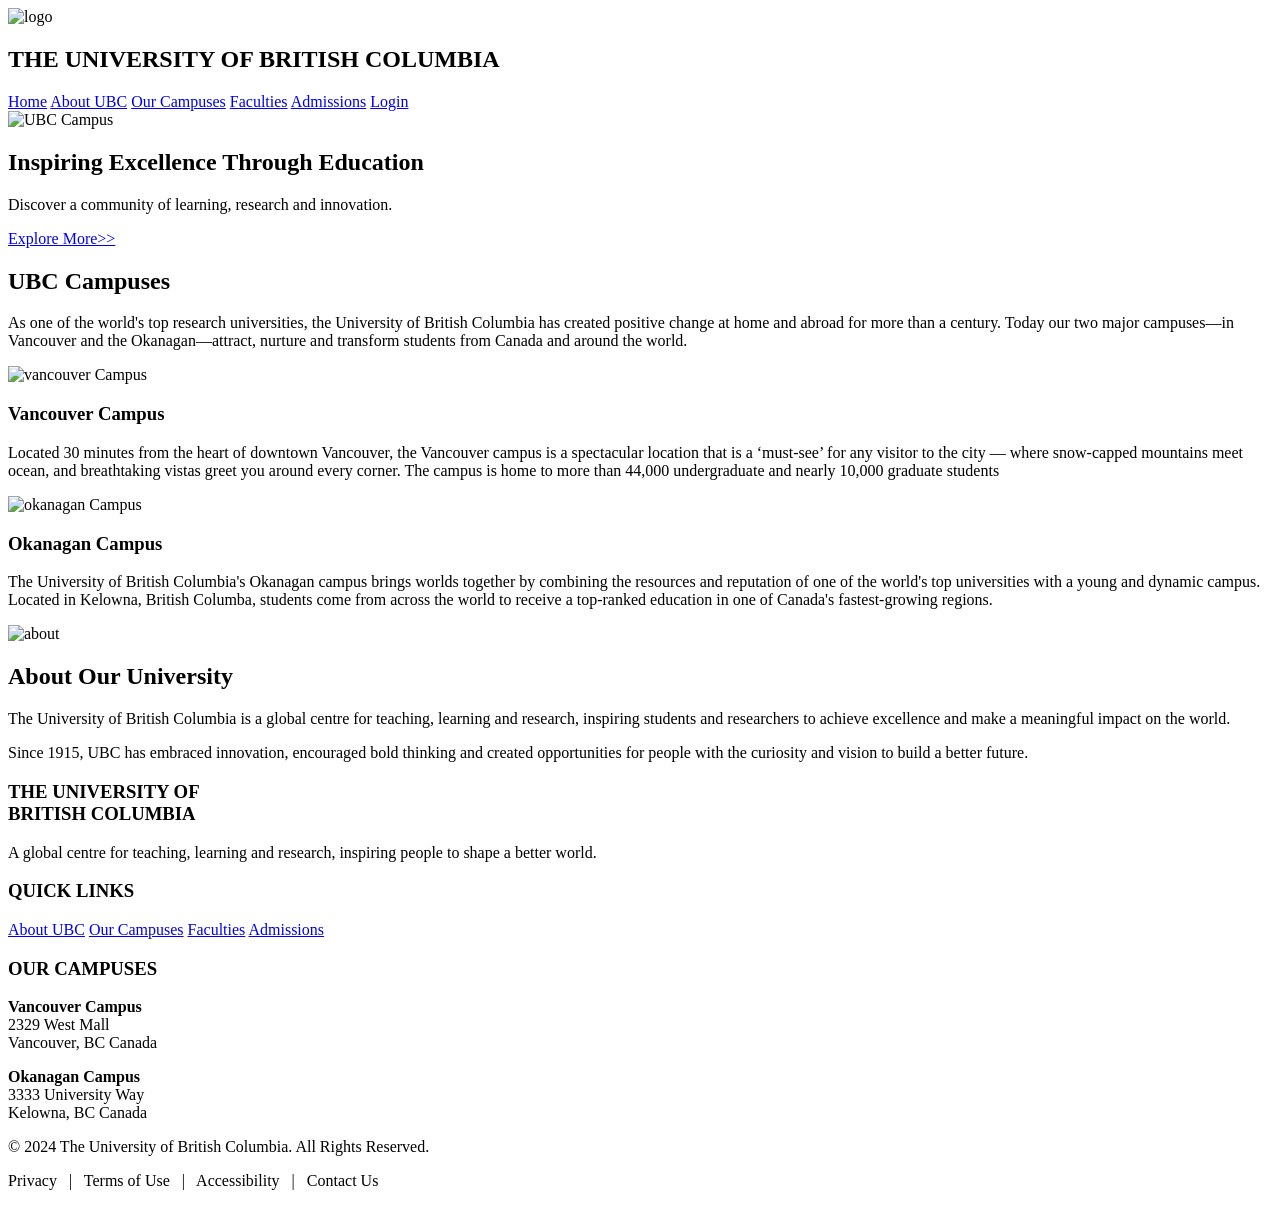
==== index.html @ 61e97d47 "Initial project upload" ====
<!DOCTYPE html><html>
<head>
<title>University Management System</title>
<link rel="stylesheet" href="css/style.css">
</head>
<body>
<header>
<nav>
<img src="images/logo/logo.png" alt="logo">
<h2>THE UNIVERSITY OF BRITISH COLUMBIA</h2>
<div>
<a href="index.html">Home</a>
<a href="about.html">About UBC</a>
<a href="campuses.html">Our Campuses</a>
<a href="faculties.html">Faculties</a>
<a href="admissions.html">Admissions</a>
<a href="login.html" class="login">Login</a>
</div>
</nav>
</header>
<main>
<section class="hero">
    <img src="images/campus/campus.jpg" alt="UBC Campus">
    <div class="hero-text">
        <h1>Inspiring Excellence Through Education</h1>
        <p>Discover a community of learning, research and innovation.</p>
        <a href="#about" class="explore-button">Explore More>> </a>
    </div>
</section>
<section id="campuses">
    <h2>UBC Campuses</h2>
    <p class="campus-intro">As one of the world's top research universities, the University of British Columbia has created positive change at home and abroad for more than a century. Today our two major campuses—in Vancouver and the Okanagan—attract, nurture and transform students from Canada and around the world.</p>
    <div class="campus-container">
        <div class="campus-card">
            <img src="images/vancouver/vancouver.png" alt="vancouver Campus">
            <h3>Vancouver Campus</h3>
            <p>Located 30 minutes from the heart of downtown Vancouver, the Vancouver campus is a spectacular location that is a ‘must-see’ for any visitor to the city — where snow-capped mountains meet ocean, and breathtaking vistas greet you around every corner. The campus is home to more than 44,000 undergraduate and nearly 10,000 graduate students</p>
        </div>
        <div class="campus-card">
            <img src="images/okanagan/okanagan.png" alt="okanagan Campus">
            <h3>Okanagan Campus</h3>
            <p>The University of British Columbia's Okanagan campus brings worlds together by combining the resources and reputation of one of the world's top universities with a young and dynamic campus. Located in Kelowna, British Columba, students come from across the world to receive a top-ranked education in one of Canada's fastest-growing regions.</p>
        </div>
    </div>
</section>
<section id="about">
    <div class="about-image">
        <img src="images/about/about.png" alt="about">
    </div>
    <div class="about-text">
        <h2>About Our University</h2>
        <p>The University of British Columbia is a global centre for teaching, learning and research, inspiring students and researchers to achieve excellence and make a meaningful impact on the world.</p>
        <p>Since 1915, UBC has embraced innovation, encouraged bold thinking and created opportunities for people with the curiosity and vision to build a better future.</p>
    </div>
</section>
</main>
<footer>
    <div class="footer-content">
    <div class="footer-about">
        <h3>THE UNIVERSITY OF<br>BRITISH COLUMBIA</h3>
        <p>
            A global centre for teaching, learning and research,
            inspiring people to shape a better world.
        </p>
    </div>
    <div class="footer-links">
        <h3>QUICK LINKS</h3>
        <a href="about.html">About UBC</a>
        <a href="campuses.html">Our Campuses</a>
        <a href="faculties.html">Faculties</a>
        <a href="admissions.html">Admissions</a>
    </div>
    <div class="footer-campus">
        <h3>OUR CAMPUSES</h3>
        <p><strong>Vancouver Campus</strong><br>
        2329 West Mall<br>
        Vancouver, BC Canada</p>
        <p><strong>Okanagan Campus</strong><br>
        3333 University Way<br>
        Kelowna, BC Canada</p>
    </div>
</div>
<div class="footer-bottom">
    <p>©️ 2024 The University of British Columbia. All Rights Reserved.</p>
    <p>Privacy &nbsp; | &nbsp; Terms of Use &nbsp; | &nbsp; Accessibility &nbsp; | &nbsp; Contact Us</p>
</div>
</footer>
</body>
</html>
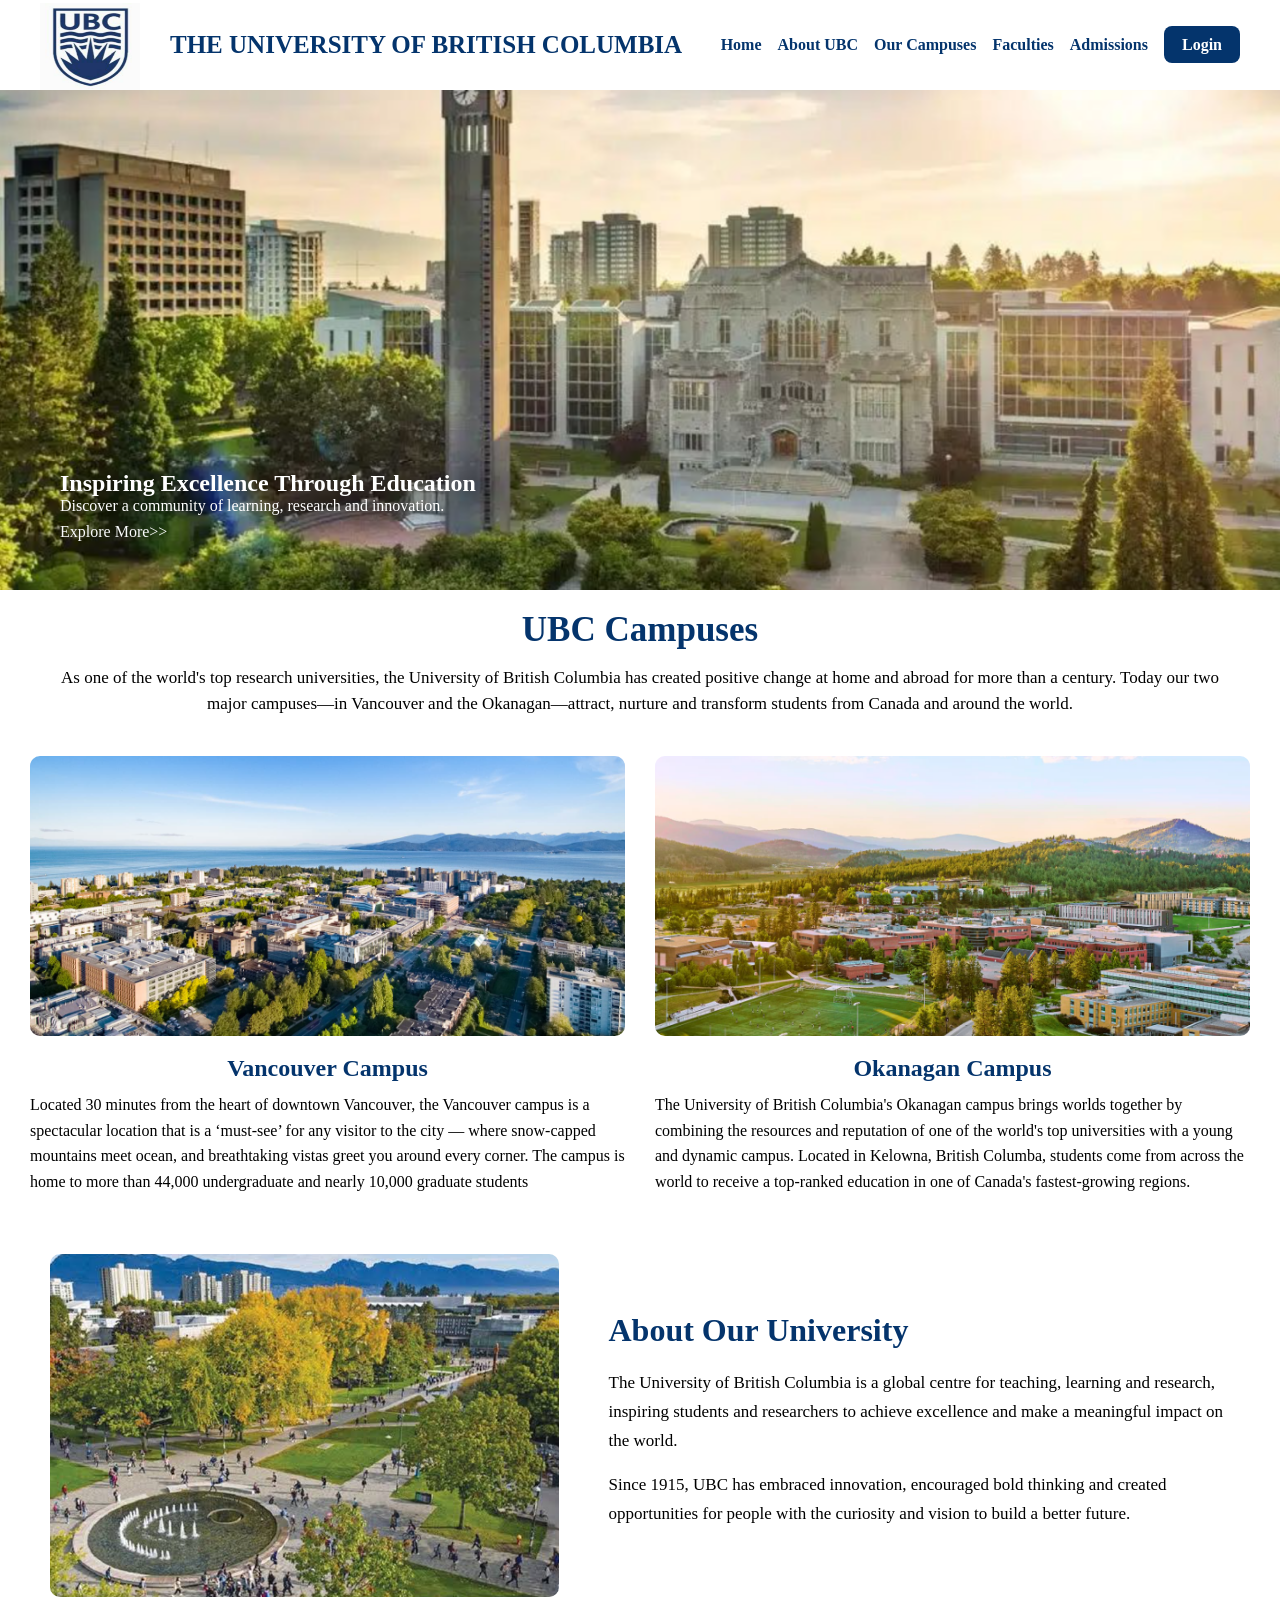
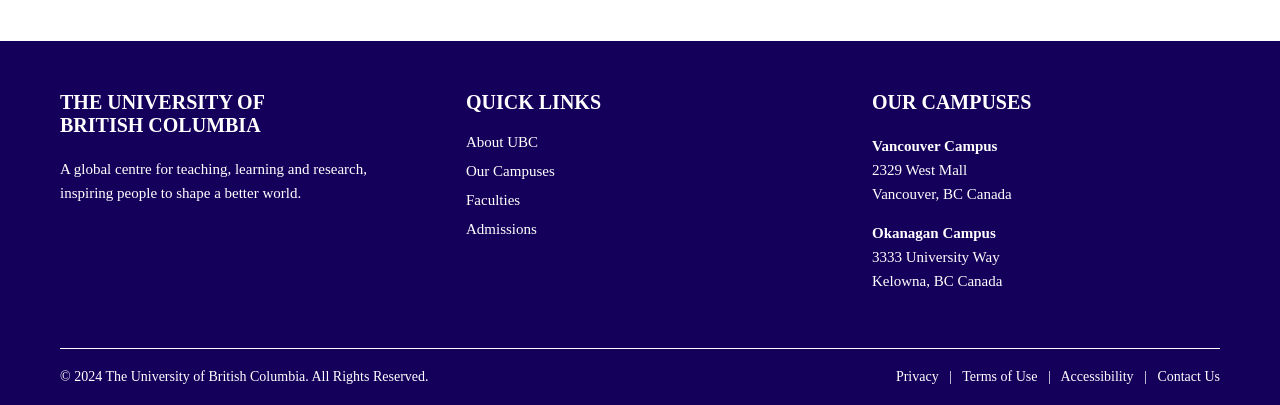
==== commit d562ee5b: "Initial commit" ====
--- a/index.html
+++ b/index.html
@@ -1,91 +1,91 @@
-<!DOCTYPE html><html>
-<head>
-<title>University Management System</title>
-<link rel="stylesheet" href="css/style.css">
-</head>
-<body>
-<header>
-<nav>
-<img src="images/logo/logo.png" alt="logo">
-<h2>THE UNIVERSITY OF BRITISH COLUMBIA</h2>
-<div>
-<a href="index.html">Home</a>
-<a href="about.html">About UBC</a>
-<a href="campuses.html">Our Campuses</a>
-<a href="faculties.html">Faculties</a>
-<a href="admissions.html">Admissions</a>
-<a href="login.html" class="login">Login</a>
-</div>
-</nav>
-</header>
-<main>
-<section class="hero">
-    <img src="images/campus/campus.jpg" alt="UBC Campus">
-    <div class="hero-text">
-        <h1>Inspiring Excellence Through Education</h1>
-        <p>Discover a community of learning, research and innovation.</p>
-        <a href="#about" class="explore-button">Explore More>> </a>
-    </div>
-</section>
-<section id="campuses">
-    <h2>UBC Campuses</h2>
-    <p class="campus-intro">As one of the world's top research universities, the University of British Columbia has created positive change at home and abroad for more than a century. Today our two major campuses—in Vancouver and the Okanagan—attract, nurture and transform students from Canada and around the world.</p>
-    <div class="campus-container">
-        <div class="campus-card">
-            <img src="images/vancouver/vancouver.png" alt="vancouver Campus">
-            <h3>Vancouver Campus</h3>
-            <p>Located 30 minutes from the heart of downtown Vancouver, the Vancouver campus is a spectacular location that is a ‘must-see’ for any visitor to the city — where snow-capped mountains meet ocean, and breathtaking vistas greet you around every corner. The campus is home to more than 44,000 undergraduate and nearly 10,000 graduate students</p>
-        </div>
-        <div class="campus-card">
-            <img src="images/okanagan/okanagan.png" alt="okanagan Campus">
-            <h3>Okanagan Campus</h3>
-            <p>The University of British Columbia's Okanagan campus brings worlds together by combining the resources and reputation of one of the world's top universities with a young and dynamic campus. Located in Kelowna, British Columba, students come from across the world to receive a top-ranked education in one of Canada's fastest-growing regions.</p>
-        </div>
-    </div>
-</section>
-<section id="about">
-    <div class="about-image">
-        <img src="images/about/about.png" alt="about">
-    </div>
-    <div class="about-text">
-        <h2>About Our University</h2>
-        <p>The University of British Columbia is a global centre for teaching, learning and research, inspiring students and researchers to achieve excellence and make a meaningful impact on the world.</p>
-        <p>Since 1915, UBC has embraced innovation, encouraged bold thinking and created opportunities for people with the curiosity and vision to build a better future.</p>
-    </div>
-</section>
-</main>
-<footer>
-    <div class="footer-content">
-    <div class="footer-about">
-        <h3>THE UNIVERSITY OF<br>BRITISH COLUMBIA</h3>
-        <p>
-            A global centre for teaching, learning and research,
-            inspiring people to shape a better world.
-        </p>
-    </div>
-    <div class="footer-links">
-        <h3>QUICK LINKS</h3>
-        <a href="about.html">About UBC</a>
-        <a href="campuses.html">Our Campuses</a>
-        <a href="faculties.html">Faculties</a>
-        <a href="admissions.html">Admissions</a>
-    </div>
-    <div class="footer-campus">
-        <h3>OUR CAMPUSES</h3>
-        <p><strong>Vancouver Campus</strong><br>
-        2329 West Mall<br>
-        Vancouver, BC Canada</p>
-        <p><strong>Okanagan Campus</strong><br>
-        3333 University Way<br>
-        Kelowna, BC Canada</p>
-    </div>
-</div>
-<div class="footer-bottom">
-    <p>©️ 2024 The University of British Columbia. All Rights Reserved.</p>
-    <p>Privacy &nbsp; | &nbsp; Terms of Use &nbsp; | &nbsp; Accessibility &nbsp; | &nbsp; Contact Us</p>
-</div>
-</footer>
-</body>
-</html>
-
-
+<!DOCTYPE html><html>
+<head>
+<title>University Management System</title>
+<link rel="stylesheet" href="css/style.css">
+</head>
+<body>
+<header>
+<nav>
+<img src="images/logo/logo.png" alt="logo">
+<h2>THE UNIVERSITY OF BRITISH COLUMBIA</h2>
+<div>
+<a href="index.html">Home</a>
+<a href="about.html">About UBC</a>
+<a href="campuses.html">Our Campuses</a>
+<a href="faculties.html">Faculties</a>
+<a href="admissions.html">Admissions</a>
+<a href="login.html" class="login">Login</a>
+</div>
+</nav>
+</header>
+<main>
+<section class="hero">
+    <img src="images/campus/campus.jpg" alt="UBC Campus">
+    <div class="hero-text">
+        <h1>Inspiring Excellence Through Education</h1>
+        <p>Discover a community of learning, research and innovation.</p>
+        <a href="#about" class="explore-button">Explore More>> </a>
+    </div>
+</section>
+<section id="campuses">
+    <h2>UBC Campuses</h2>
+    <p class="campus-intro">As one of the world's top research universities, the University of British Columbia has created positive change at home and abroad for more than a century. Today our two major campuses—in Vancouver and the Okanagan—attract, nurture and transform students from Canada and around the world.</p>
+    <div class="campus-container">
+        <div class="campus-card">
+            <img src="images/vancouver/vancouver.png" alt="vancouver Campus">
+            <h3>Vancouver Campus</h3>
+            <p>Located 30 minutes from the heart of downtown Vancouver, the Vancouver campus is a spectacular location that is a ‘must-see’ for any visitor to the city — where snow-capped mountains meet ocean, and breathtaking vistas greet you around every corner. The campus is home to more than 44,000 undergraduate and nearly 10,000 graduate students</p>
+        </div>
+        <div class="campus-card">
+            <img src="images/okanagan/okanagan.png" alt="okanagan Campus">
+            <h3>Okanagan Campus</h3>
+            <p>The University of British Columbia's Okanagan campus brings worlds together by combining the resources and reputation of one of the world's top universities with a young and dynamic campus. Located in Kelowna, British Columba, students come from across the world to receive a top-ranked education in one of Canada's fastest-growing regions.</p>
+        </div>
+    </div>
+</section>
+<section id="about">
+    <div class="about-image">
+        <img src="images/about/about.png" alt="about">
+    </div>
+    <div class="about-text">
+        <h2>About Our University</h2>
+        <p>The University of British Columbia is a global centre for teaching, learning and research, inspiring students and researchers to achieve excellence and make a meaningful impact on the world.</p>
+        <p>Since 1915, UBC has embraced innovation, encouraged bold thinking and created opportunities for people with the curiosity and vision to build a better future.</p>
+    </div>
+</section>
+</main>
+<footer>
+    <div class="footer-content">
+    <div class="footer-about">
+        <h3>THE UNIVERSITY OF<br>BRITISH COLUMBIA</h3>
+        <p>
+            A global centre for teaching, learning and research,
+            inspiring people to shape a better world.
+        </p>
+    </div>
+    <div class="footer-links">
+        <h3>QUICK LINKS</h3>
+        <a href="about.html">About UBC</a>
+        <a href="campuses.html">Our Campuses</a>
+        <a href="faculties.html">Faculties</a>
+        <a href="admissions.html">Admissions</a>
+    </div>
+    <div class="footer-campus">
+        <h3>OUR CAMPUSES</h3>
+        <p><strong>Vancouver Campus</strong><br>
+        2329 West Mall<br>
+        Vancouver, BC Canada</p>
+        <p><strong>Okanagan Campus</strong><br>
+        3333 University Way<br>
+        Kelowna, BC Canada</p>
+    </div>
+</div>
+<div class="footer-bottom">
+    <p>©️ 2024 The University of British Columbia. All Rights Reserved.</p>
+    <p>Privacy &nbsp; | &nbsp; Terms of Use &nbsp; | &nbsp; Accessibility &nbsp; | &nbsp; Contact Us</p>
+</div>
+</footer>
+</body>
+</html>
+
+
--- a/css/style.css
+++ b/css/style.css
@@ -0,0 +1,1221 @@
+*{margin:0;
+padding:0;
+box-sizing:border-box;
+}
+nav{    /* top header line */
+height:90px;
+display:flex;
+align-items:center;
+padding:0 40px;
+background:white;
+}
+nav div{   /* right nevigation link */
+    margin-left:auto;
+}
+nav img{   /* logo */
+width:100px;
+height:90px;
+}
+nav h2{  /* uni name title */
+color:#04346c; 
+margin-left:30px;
+font-size:25px;
+font-weight:700;
+} 
+nav a{  /* nevigations link */
+text-decoration:none;
+color:#04346c;
+margin-left:12px;
+font-size:16px;
+font-weight:600;
+}
+nav .login{  /* login */
+    color:white;
+    background:#04346c;
+    padding:10px 18px;
+    border-radius:8px;
+}
+nav .login:hover{ 
+    background:#001f3f;
+}
+.hero{ 
+    height:500px;
+    position:relative;
+    overflow:hidden;
+}
+.hero img{  /* campus */ 
+    width:100%;
+    height:100%;
+    object-fit:cover;
+}
+.hero-text{
+    position:absolute;
+    top:380px;
+    left:60px;
+    color:white;
+}
+html {
+    scroll-behavior: smooth;
+}
+.explore-button {   /* explore more button */
+    display: inline-block;
+    padding: 8px 0;
+    color: rgb(250, 251, 251);
+    text-decoration: none;
+}
+#campuses{   /* 2 campuses section */ 
+padding:20px 30px;
+text-align:center;
+}
+#campuses h2{  /* campus heading */
+font-size:35px;
+color:#04346c;
+margin-bottom:15px;
+}
+.campus-intro{  /* paragraph after heading */
+max-width:1200px;
+margin:auto;
+font-size:17px;
+line-height:1.5;
+}
+.campus-container{  /*campus card gap */
+display:flex;
+gap:30px;
+margin-top:40px;
+}
+.campus-card{  /* campus card width */
+width:50%;
+}
+.campus-card img{  /* campus card image */
+width:100%;
+height:280px;
+object-fit:cover;
+border-radius:10px;
+}
+.campus-card h3{  /*campus card heading */
+font-size:24px;
+color:#04346c;
+margin:15px 0 10px;
+}
+.campus-card p{  /* campus card paragraph */
+font-size:16px;
+line-height:1.6;
+text-align:left;
+}
+#about{ /*about section*/
+display:flex;
+align-items:center;
+gap:50px;
+padding:40px 50px;
+}
+.about-image{  /* about image width */
+width:45%;
+}
+.about-image img{
+width:100%;
+border-radius:10px;  /* image corner */
+}
+.about-text{  
+width:55%;
+}
+.about-text h2{   /* about heading */
+font-size:32px;
+color:#04346c;
+margin-bottom:20px;
+}
+.about-text p{    /* about paragraph */
+font-size:17px;
+line-height:1.7;
+margin-bottom:15px;
+}
+footer {             /* Footer */
+background: #14005a;   /* footer background */
+color: white;
+padding: 50px 60px 20px;
+}
+.footer-content {  /* fooyer main content layout */
+display: flex;
+justify-content: space-between;
+gap: 50px;
+}
+.footer-content h3 { /* footer heading */
+font-size: 20px;
+margin-bottom: 20px;
+}
+.footer-about,   /* 3 column width */
+.footer-links,
+.footer-campus {
+width: 30%;
+}
+.footer-about p {  /* footer paragraph */
+font-size: 15px;
+line-height: 1.6;
+margin-top: 15px;
+}
+.footer-links {   /* footer quick link column */
+display: flex;
+flex-direction: column;
+}
+.footer-links a {   /* footer quick link design */
+color: white;
+text-decoration: none;
+margin-bottom: 12px;
+font-size: 15px;
+}
+.footer-campus p {    /* footer Campus paragraph */
+font-size: 15px;
+line-height: 1.6;
+margin-bottom: 15px;
+}
+.footer-bottom {   /* Footer bottom section */
+border-top: 1px solid white;
+margin-top: 40px;
+padding-top: 20px;
+display: flex;
+justify-content: space-between;
+font-size: 14px;
+}
+                /* ...............ABOUT PAGE............. */
+.about-page {
+    display: flex;
+    align-items: center;
+    gap: 50px;
+    padding: 40px 60px;
+    background: #fafafa;
+}
+.about-page-image {
+    width: 50%;
+}
+.about-page-image img {
+    width: 100%;
+    height: 350px;
+    object-fit: cover;
+    border-radius: 10px;
+}
+.about-page-text {
+    width: 50%;
+}
+.about-page-text h1 {
+    font-size: 36px;
+    color: #04346c;
+    margin-bottom: 20px;
+    line-height: 1.2;
+}
+.about-page-text p {
+    font-size: 17px;
+    line-height: 1.6;
+    margin-bottom: 20px;
+}
+.who-we-are {
+    text-align: center;
+    padding: 55px 100px;
+    background: #041a57;
+}
+.who-we-are h2 {
+    font-size: 32px;
+    color: #f9fafb;
+    margin-bottom: 20px;
+}
+.who-we-are p {
+    max-width: 1000px;
+    margin: auto;
+    font-size: 17px;
+    color: #fbfbfb;
+    line-height: 1.7;
+}
+.mission-vision {
+    display: flex;
+    gap: 30px;
+    padding: 60px 60px 30px;
+}
+.mission,
+.vision {
+    width: 50%;
+    padding: 35px;
+    background: #f3f6fb;
+    border-radius: 10px;
+}
+.mission h2,
+.vision h2 {
+    color: #174b85;
+    font-size: 27px;
+    margin-bottom: 15px;
+}
+.mission p,
+.vision p {
+    font-size: 16px;
+    line-height: 1.7;
+}
+.why-ubc {
+    padding: 20px 30px 40px;
+    text-align: center;
+    color: #17559c;
+}
+.why-ubc h2 {
+    font-size: 32px;
+    color: #17559c;
+    margin-bottom: 35px;
+}
+.why-container {
+    display: flex;
+    gap: 25px;
+    justify-content: space-between;
+}
+.why-card {
+    width: 25%;
+    padding: 30px 20px;
+    border: 1px solid #153c7a;
+    border-radius: 10px;
+    background: white;
+}
+.why-card h3 {
+    color: #17559c;
+    font-size: 21px;
+    margin-bottom: 15px;
+}
+.why-card p {
+    font-size: 14px;
+    line-height: 1.6;
+    text-align: left;
+}
+.about-ending {
+    text-align: center;
+    padding: 30px 100px 60px;
+}
+.about-ending h2 {
+    color: #04346c;
+    font-size: 30px;
+    margin-bottom: 15px;
+}
+.about-ending p {
+    max-width: 1250px;
+    margin: auto;
+    text-align: left;
+    font-size: 18px;
+    line-height: 1.7;
+}
+/* ............... CAMPUSES PAGE ............... */
+/* Campus Hero */
+.campus-hero {
+    height: 380px;
+    position: relative;
+    overflow: hidden;
+}
+.campus-hero img {
+    width: 100%;
+    height: 100%;
+    object-fit: cover;
+}
+.campus-hero-text {
+    position: absolute;
+    top: 213px;
+    left: 60px;
+    color: rgb(250, 249, 252);
+    max-width: 600px;
+}
+.campus-hero-text h1 {
+    font-size: 45px;
+    margin-bottom: 15px;
+}
+.campus-hero-text p {
+    font-size: 20px;
+    line-height: 1.5;
+}
+/* Campus Detailed Sections */
+.campus-detail {
+    display: flex;
+    align-items: center;
+    gap: 50px;
+    padding: 60px;
+    background: #f5f7fb;
+}
+.campus-detail-reverse {
+    background: white;
+}
+.campus-detail-image {
+    width: 50%;
+}
+.campus-detail-image img {
+    width: 100%;
+    height: 350px;
+    object-fit: cover;
+    border-radius: 10px;
+}
+.campus-detail-text {
+    width: 50%;
+}
+.campus-detail-text h2 {
+    color: #04346c;
+    font-size: 32px;
+    margin-bottom: 20px;
+}
+.campus-detail-text p {
+    font-size: 17px;
+    line-height: 1.7;
+    margin-bottom: 15px;
+}
+.campus-full-image {
+    width: 100%;
+    height: auto;
+    overflow: hidden;
+}
+.campus-full-image img {
+    width: 100%;
+    height: auto;
+    object-fit: cover;
+    display: block;
+}
+/* Campus Facilities */
+.campus-facilities {
+    padding: 60px 50px;
+    text-align: center;
+}
+.campus-facilities h2 {
+    color: #04346c;
+    font-size: 32px;
+    margin-bottom: 15px;
+}
+.facilities-intro {
+    max-width: 900px;
+    margin: auto;
+    font-size: 17px;
+    line-height: 1.6;
+}
+.facility-container {
+    display: flex;
+    gap: 25px;
+    margin-top: 40px;
+}
+.facility-card {
+    width: 25%;
+    padding: 30px 20px;
+    background: #f3f6fb;
+    border-radius: 10px;
+    border: 1px solid #d6dfed;
+}
+.facility-card h3 {
+    color: #17559c;
+    font-size: 21px;
+    margin-bottom: 15px;
+}
+.facility-card p {
+    font-size: 15px;
+    line-height: 1.6;
+}
+/* Student Life */
+.student-life {
+    padding: 70px 100px;
+    background: #041a57;
+    color: white;
+    text-align: center;
+}
+.student-life-text {
+    max-width: 1000px;
+    margin: auto;
+}
+.student-life h2 {
+    font-size: 32px;
+    margin-bottom: 20px;
+}
+.student-life p {
+    font-size: 17px;
+    line-height: 1.7;
+    margin-bottom: 15px;
+}
+/* Campus Ending */
+.campus-ending {
+    padding: 60px 100px;
+    text-align: center;
+}
+.campus-ending h2 {
+    color: #04346c;
+    font-size: 32px;
+    margin-bottom: 15px;
+}
+.campus-ending p {
+    max-width: 1000px;
+    margin: auto;
+    font-size: 17px;
+    line-height: 1.7;
+}
+/* ............... FACULTIES PAGE ............... */
+/* Faculty Hero */
+.faculty-hero {
+height: 380px;
+position: relative;
+overflow: hidden;
+}
+.faculty-hero img {
+width: 100%;
+height: 100%;
+object-fit: cover;
+}
+.faculty-hero-text {
+position: absolute;
+top: 180px;
+left: 60px;
+color: rgb(247, 247, 248);
+max-width: 650px;
+}
+.faculty-hero-text h1 {
+font-size: 45px;
+margin-bottom: 15px;
+}
+.faculty-hero-text p {
+font-size: 20px;
+line-height: 1.5;
+color: rgb(245, 246, 247);
+}
+/* Faculty Introduction */
+.faculty-intro {
+padding: 50px 100px 30px;
+text-align: center;
+}
+.faculty-intro h2 {
+color: #04346c;
+font-size: 32px;
+margin-bottom: 15px;
+}
+.faculty-intro p {
+max-width: 1000px;
+margin: auto;
+font-size: 17px;
+line-height: 1.7;
+}
+/* Faculty Cards */
+.faculty-section {
+padding: 30px 60px 60px;
+}
+.faculty-container {
+display: flex;
+flex-wrap: wrap;
+gap: 30px;
+}
+.faculty-card {
+width: calc(25% - 23px);
+background: #f3f6fb;
+border-radius: 10px;
+overflow: hidden;
+border: 1px solid #d6dfed;
+}
+.faculty-card img {
+width: 100%;
+height: 180px;
+object-fit: cover;
+}
+.faculty-card h3 {
+color: #17559c;
+font-size: 21px;
+margin: 20px 20px 12px;
+}
+.faculty-card p {
+font-size: 15px;
+line-height: 1.6;
+margin: 0 20px 25px;
+}
+/* Academic Experience */
+.faculty-experience {
+padding: 70px 100px;
+background: #041a57;
+color: white;
+text-align: center;
+}
+.faculty-experience-text {
+max-width: 1000px;
+margin: auto;
+}
+.faculty-experience h2 {
+font-size: 32px;
+margin-bottom: 20px;
+}
+.faculty-experience p {
+font-size: 17px;
+line-height: 1.7;
+margin-bottom: 15px;
+}
+/* Faculty Ending */
+.faculty-ending {
+padding: 60px 100px;
+text-align: center;
+}
+.faculty-ending h2 {
+color: #04346c;
+font-size: 32px;
+margin-bottom: 15px;
+}
+.faculty-ending p {
+max-width: 1000px;
+margin: auto;
+font-size: 17px;
+line-height: 1.7;
+}
+/* ............... ADMISSIONS PAGE ............... */
+/* Admission Hero */
+.admission-hero {
+height: 380px;
+position: relative;
+overflow: hidden;
+}
+.admission-hero img {
+width: 100%;
+height: 100%;
+object-fit: cover;
+}
+.admission-hero-text {
+position: absolute;
+top: 175px;
+left: 60px;
+color: white;
+max-width: 650px;
+}
+.admission-hero-text h1 {
+font-size: 45px;
+margin-bottom: 15px;
+}
+.admission-hero-text p {
+font-size: 20px;
+line-height: 1.5;
+}
+/* Admission Introduction */
+.admission-intro {
+padding: 50px 100px 40px;
+text-align: center;
+}
+.admission-intro h2 {
+color: #04346c;
+font-size: 32px;
+margin-bottom: 20px;
+}
+.admission-intro p {
+max-width: 1000px;
+margin: 0 auto 15px;
+font-size: 17px;
+line-height: 1.7;
+}
+/* Study Options */
+.admission-options {
+padding: 50px 60px;
+background: #f5f7fb;
+text-align: center;
+}
+.admission-options h2 {
+color: #04346c;
+font-size: 32px;
+margin-bottom: 30px;
+}
+.admission-option-container {
+display: flex;
+gap: 30px;
+}
+.admission-option {
+width: 50%;
+padding: 35px;
+background: white;
+border-radius: 10px;
+border: 1px solid #d6dfed;
+text-align: left;
+}
+.admission-option h3 {
+color: #17559c;
+font-size: 24px;
+margin-bottom: 15px;
+}
+.admission-option p {
+font-size: 16px;
+line-height: 1.7;
+margin-bottom: 12px;
+}
+/* Admission Requirements */
+.admission-requirements {
+padding: 60px 50px;
+text-align: center;
+}
+.admission-requirements h2 {
+color: #04346c;
+font-size: 32px;
+margin-bottom: 15px;
+}
+.requirements-intro {
+max-width: 900px;
+margin: auto;
+font-size: 17px;
+line-height: 1.6;
+}
+.requirements-container {
+display: flex;
+gap: 25px;
+margin-top: 40px;
+}
+.requirement-card {
+width: 25%;
+padding: 30px 20px;
+background: #f3f6fb;
+border-radius: 10px;
+border: 1px solid #d6dfed;
+}
+.requirement-card h3 {
+color: #17559c;
+font-size: 20px;
+margin-bottom: 15px;
+}
+.requirement-card p {
+font-size: 15px;
+line-height: 1.6;
+}
+/* Application Process */
+.application-process {
+padding: 60px 50px;
+background: #f5f7fb;
+text-align: center;
+}
+.application-process h2 {
+color: #04346c;
+font-size: 32px;
+margin-bottom: 15px;
+}
+.process-intro {
+font-size: 17px;
+line-height: 1.6;
+}
+.process-container {
+display: flex;
+gap: 25px;
+margin-top: 40px;
+}
+.process-card {
+width: 25%;
+padding: 30px 20px;
+background: white;
+border-radius: 10px;
+border: 1px solid #d6dfed;
+}
+.process-number {
+width: 45px;
+height: 45px;
+line-height: 45px;
+margin: 0 auto 20px;
+border-radius: 50%;
+background: #04346c;
+color: white;
+font-size: 20px;
+font-weight: bold;
+}
+.process-card h3 {
+color: #17559c;
+font-size: 20px;
+margin-bottom: 15px;
+}
+.process-card p {
+font-size: 15px;
+line-height: 1.6;
+}
+/* Important Information */
+.admission-info {
+padding: 70px 100px;
+background: #041a57;
+color: white;
+text-align: center;
+}
+.admission-info-text {
+max-width: 1000px;
+margin: auto;
+}
+.admission-info h2 {
+font-size: 32px;
+margin-bottom: 20px;
+}
+.admission-info p {
+font-size: 17px;
+line-height: 1.7;
+margin-bottom: 15px;
+}
+/* Admission Ending */
+.admission-ending {
+padding: 60px 100px;
+text-align: center;
+}
+.admission-ending h2 {
+color: #04346c;
+font-size: 32px;
+margin-bottom: 15px;
+}
+.admission-ending p {
+max-width: 1000px;
+margin: auto;
+font-size: 17px;
+line-height: 1.7;
+}
+
+/* ............... REGISTER PAGE ............... */
+
+.register-page { 
+    padding: 60px 20px; 
+    background: #f5f7fb; 
+    min-height: 800px; 
+}
+
+.register-box {
+    width: 700px;
+    max-width: 100%;
+    margin: auto;
+    background: white;
+    padding: 40px 50px;
+    border-radius: 12px;
+    box-shadow: 0 5px 25px rgba(0, 0, 0, 0.10);
+}
+
+.register-heading {
+    text-align: center;
+    margin-bottom: 30px;
+}
+
+.register-heading img {
+    width: 75px;
+    height: 75px;
+    object-fit: contain;
+    margin-bottom: 10px;
+}
+
+.register-heading h1 {
+    color: #04346c;
+    font-size: 32px;
+    margin-bottom: 10px;
+}
+
+.register-heading p {
+    color: #666;
+    font-size: 16px;
+}
+
+
+.form-row {
+    display: flex;
+    gap: 20px;
+}
+
+.form-row .form-group {
+    width: 50%;
+}
+
+
+.form-group {
+    margin-bottom: 20px;
+}
+
+.form-group label {
+    display: block;
+    color: #04346c;
+    font-size: 15px;
+    font-weight: 600;
+    margin-bottom: 8px;
+}
+
+.form-group input,
+.form-group select,
+.form-group textarea {
+    width: 100%;
+    padding: 12px 14px;
+    border: 1px solid #cfd8e3;
+    border-radius: 7px;
+    font-size: 15px;
+    font-family: Arial, sans-serif;
+    outline: none;
+}
+
+.form-group textarea {
+    resize: vertical;
+}
+
+.form-group input:focus,
+.form-group select:focus,
+.form-group textarea:focus {
+    border-color: #04346c;
+}
+
+
+.register-button {
+    width: 100%;
+    padding: 13px;
+    border: none;
+    border-radius: 7px;
+    background: #04346c;
+    color: white;
+    font-size: 16px;
+    font-weight: 600;
+    cursor: pointer;
+}
+
+.register-button:hover {
+    background: #001f3f;
+}
+
+.register-login {
+    text-align: center;
+    margin-top: 25px;
+    color: #666;
+    font-size: 15px;
+}
+
+.register-login a {
+    color: #04346c;
+    font-weight: 600;
+    text-decoration: none;
+}
+
+
+/* ............... LOGIN PAGE ............... */
+
+
+.login-page {
+    min-height: calc(100vh - 90px);
+    padding: 70px 20px;
+    display: flex;
+    align-items: center;
+    justify-content: center;
+
+    background-image: 
+        linear-gradient(rgba(4, 26, 87, 0.55), rgba(4, 26, 87, 0.55)),
+        url("../images/login/login-bg.jpg");
+
+    background-size: cover;
+    background-position: center;
+    background-repeat: no-repeat;
+}
+.login-box {
+    width: 450px;
+    max-width: 100%;
+    background: white;
+    padding: 45px 45px;
+    border-radius: 12px;
+    box-shadow: 0 5px 25px rgba(0, 0, 0, 0.10);
+}
+
+.login-heading {
+    text-align: center;
+    margin-bottom: 30px;
+}
+
+.login-heading img {
+    width: 75px;
+    height: 75px;
+    object-fit: contain;
+    margin-bottom: 10px;
+}
+
+.login-heading h1 {
+    color: #04346c;
+    font-size: 32px;
+    margin-bottom: 10px;
+}
+
+.login-heading p {
+    color: #666;
+    font-size: 15px;
+    line-height: 1.5;
+}
+
+
+.login-options {
+    display: flex;
+    justify-content: space-between;
+    align-items: center;
+    margin: 5px 0 25px;
+    font-size: 14px;
+}
+
+.login-options label {
+    color: #555;
+}
+
+.login-options input {
+    margin-right: 5px;
+}
+
+.login-options a {
+    color: #04346c;
+    text-decoration: none;
+}
+
+.login-options a:hover {
+    text-decoration: underline;
+}
+
+
+.login-button {
+    width: 100%;
+    padding: 13px;
+    border: none;
+    border-radius: 7px;
+    background: #04346c;
+    color: white;
+    font-size: 16px;
+    font-weight: 600;
+    cursor: pointer;
+}
+
+.login-button:hover {
+    background: #001f3f;
+}
+
+
+.login-register {
+    text-align: center;
+    margin-top: 25px;
+    color: #666;
+    font-size: 15px;
+}
+
+.login-register a {
+    color: #04346c;
+    font-weight: 600;
+    text-decoration: none;
+}
+
+
+/* ............... DASHBOARD PAGE ............... */
+
+.dashboard-page {
+    background: #f5f7fb;
+    padding-bottom: 60px;
+}
+
+
+.dashboard-welcome {
+    background: #04346c;
+    color: white;
+    padding: 40px 60px;
+    display: flex;
+    justify-content: space-between;
+    align-items: center;
+}
+
+.dashboard-welcome h1 {
+    font-size: 34px;
+    margin-bottom: 8px;
+}
+
+.dashboard-welcome p {
+    font-size: 16px;
+}
+
+.student-id-box {
+    background: white;
+    color: #04346c;
+    padding: 15px 25px;
+    border-radius: 8px;
+    font-size: 15px;
+}
+
+.student-id-box strong {
+    margin-left: 5px;
+}
+
+
+.dashboard-content {
+    display: flex;
+    gap: 30px;
+    padding: 50px 60px;
+    align-items: flex-start;
+}
+
+
+.dashboard-card {
+    background: white;
+    border-radius: 10px;
+    padding: 30px;
+    box-shadow: 0 3px 15px rgba(0, 0, 0, 0.07);
+}
+
+.dashboard-card h2 {
+    color: #04346c;
+    font-size: 24px;
+    margin-bottom: 25px;
+}
+
+
+.profile-card {
+    width: 65%;
+}
+
+
+.dashboard-side {
+    width: 35%;
+    display: flex;
+    flex-direction: column;
+    gap: 25px;
+}
+
+
+.profile-details {
+    display: grid;
+    grid-template-columns: 1fr 1fr;
+    gap: 22px;
+}
+
+.profile-details div {
+    border-bottom: 1px solid #e1e5eb;
+    padding-bottom: 12px;
+}
+
+.profile-details span {
+    display: block;
+    color: #777;
+    font-size: 13px;
+    margin-bottom: 6px;
+}
+
+.profile-details strong {
+    display: block;
+    color: #222;
+    font-size: 15px;
+    word-break: break-word;
+}
+
+.profile-details .address-info {
+    grid-column: 1 / 3;
+}
+
+
+.academic-item {
+    display: flex;
+    justify-content: space-between;
+    gap: 15px;
+    padding: 15px 0;
+    border-bottom: 1px solid #e1e5eb;
+}
+
+.academic-item:last-child {
+    border-bottom: none;
+}
+
+.academic-item span {
+    color: #777;
+}
+
+.academic-item strong {
+    color: #04346c;
+    text-align: right;
+}
+
+
+.quick-links {
+    display: flex;
+    flex-direction: column;
+}
+
+.quick-links a {
+    text-decoration: none;
+    color: #04346c;
+    padding: 12px 0;
+    border-bottom: 1px solid #e1e5eb;
+    font-size: 15px;
+}
+
+.quick-links a:last-child {
+    border-bottom: none;
+}
+
+.quick-links a:hover {
+    color: #17559c;
+}
+
+
+.dashboard-message {
+    margin: 0 60px;
+    padding: 35px;
+    background: #041a57;
+    color: white;
+    text-align: center;
+    border-radius: 10px;
+}
+
+.dashboard-message h2 {
+    font-size: 28px;
+    margin-bottom: 12px;
+}
+
+.dashboard-message p {
+    font-size: 16px;
+    line-height: 1.6;
+}
+
+
+/* ............... RESPONSIVE ............... */
+
+@media (max-width: 900px) {
+
+    nav {
+        height: auto;
+        padding: 15px 20px;
+        flex-wrap: wrap;
+    }
+
+    nav h2 {
+        font-size: 18px;
+        margin-left: 15px;
+    }
+
+    nav div {
+        width: 100%;
+        margin-top: 15px;
+        text-align: center;
+    }
+
+    nav a {
+        display: inline-block;
+        margin-bottom: 8px;
+    }
+
+
+    .form-row {
+        flex-direction: column;
+        gap: 0;
+    }
+
+    .form-row .form-group {
+        width: 100%;
+    }
+
+
+    .dashboard-welcome {
+        flex-direction: column;
+        align-items: flex-start;
+        gap: 20px;
+        padding: 35px 25px;
+    }
+
+    .dashboard-content {
+        flex-direction: column;
+        padding: 30px 20px;
+    }
+
+    .profile-card,
+    .dashboard-side {
+        width: 100%;
+    }
+
+    .dashboard-message {
+        margin: 0 20px;
+    }
+
+}
+
+
+@media (max-width: 600px) {
+
+    .register-box,
+    .login-box {
+        padding: 30px 20px;
+    }
+
+    .profile-details {
+        grid-template-columns: 1fr;
+    }
+
+    .profile-details .address-info {
+        grid-column: 1;
+    }
+
+}
+
+
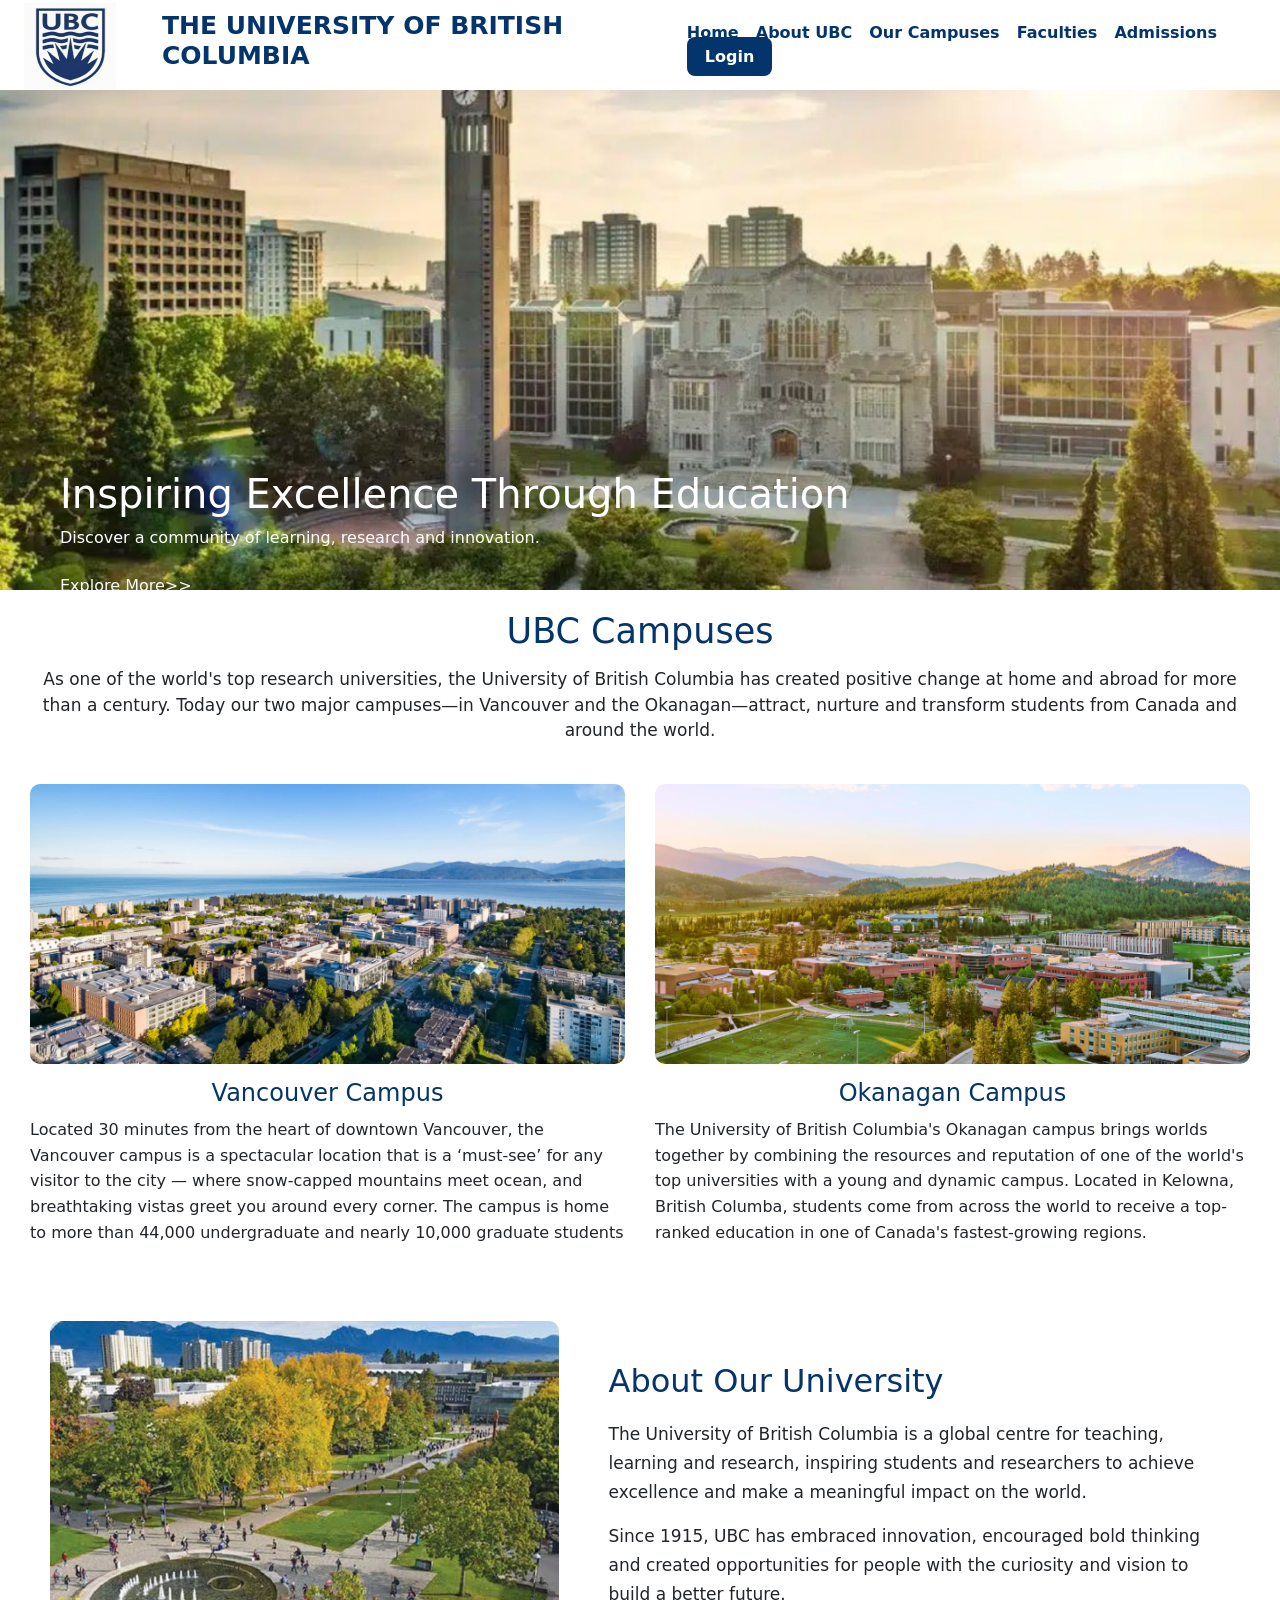
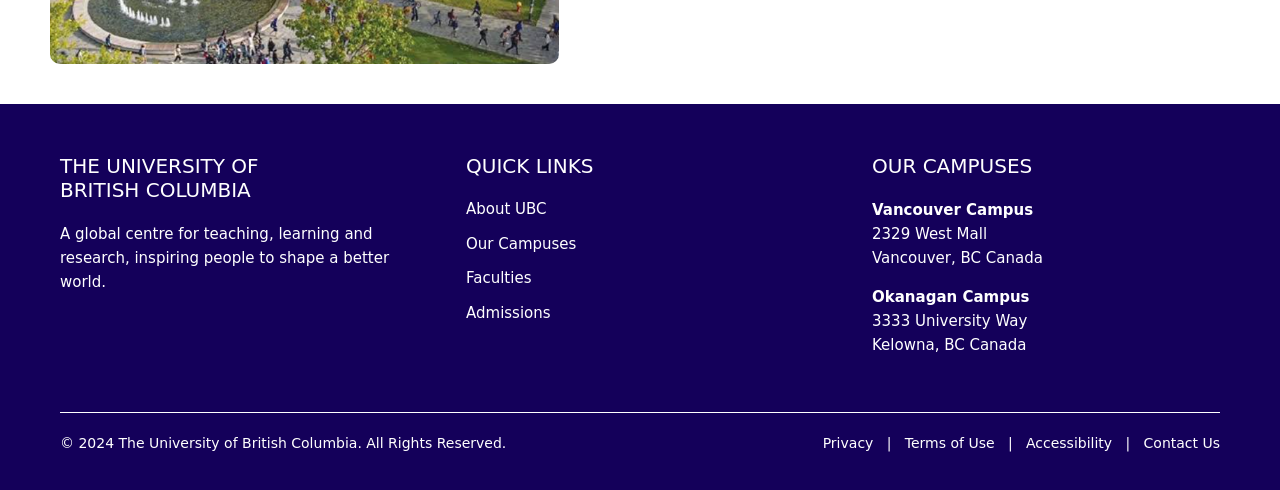
==== commit e3788926: "Make UBC website responsive" ====
--- a/index.html
+++ b/index.html
@@ -1,14 +1,23 @@
-<!DOCTYPE html><html>
+<!DOCTYPE html>
+<html lang="en">
 <head>
+<meta charset="UTF-8">
+<meta name="viewport" content="width=device-width, initial-scale=1.0">
 <title>University Management System</title>
+<link href="https://cdn.jsdelivr.net/npm/bootstrap@5.3.3/dist/css/bootstrap.min.css" rel="stylesheet">
 <link rel="stylesheet" href="css/style.css">
 </head>
 <body>
 <header>
-<nav>
-<img src="images/logo/logo.png" alt="logo">
-<h2>THE UNIVERSITY OF BRITISH COLUMBIA</h2>
-<div>
+<nav class="navbar navbar-expand-lg">
+<div class="container-fluid">
+<a class="navbar-brand" href="index.html"><img src="images/logo/logo.png" alt="logo"></a>
+<h2 class="navbar-title">THE UNIVERSITY OF BRITISH COLUMBIA</h2>
+<button class="navbar-toggler" type="button" data-bs-toggle="collapse" data-bs-target="#mainNavbar" aria-controls="mainNavbar" aria-expanded="false" aria-label="Toggle navigation">
+<span class="navbar-toggler-icon"></span>
+</button>
+<div class="collapse navbar-collapse" id="mainNavbar">
+<div class="navbar-links ms-auto">
 <a href="index.html">Home</a>
 <a href="about.html">About UBC</a>
 <a href="campuses.html">Our Campuses</a>
@@ -16,75 +25,71 @@
 <a href="admissions.html">Admissions</a>
 <a href="login.html" class="login">Login</a>
 </div>
+</div>
+</div>
 </nav>
 </header>
 <main>
 <section class="hero">
-    <img src="images/campus/campus.jpg" alt="UBC Campus">
-    <div class="hero-text">
-        <h1>Inspiring Excellence Through Education</h1>
-        <p>Discover a community of learning, research and innovation.</p>
-        <a href="#about" class="explore-button">Explore More>> </a>
-    </div>
+<img src="images/campus/campus.jpg" alt="UBC Campus">
+<div class="hero-text">
+<h1>Inspiring Excellence Through Education</h1>
+<p>Discover a community of learning, research and innovation.</p>
+<a href="#about" class="explore-button">Explore More&gt;&gt;</a>
+</div>
 </section>
 <section id="campuses">
-    <h2>UBC Campuses</h2>
-    <p class="campus-intro">As one of the world's top research universities, the University of British Columbia has created positive change at home and abroad for more than a century. Today our two major campuses—in Vancouver and the Okanagan—attract, nurture and transform students from Canada and around the world.</p>
-    <div class="campus-container">
-        <div class="campus-card">
-            <img src="images/vancouver/vancouver.png" alt="vancouver Campus">
-            <h3>Vancouver Campus</h3>
-            <p>Located 30 minutes from the heart of downtown Vancouver, the Vancouver campus is a spectacular location that is a ‘must-see’ for any visitor to the city — where snow-capped mountains meet ocean, and breathtaking vistas greet you around every corner. The campus is home to more than 44,000 undergraduate and nearly 10,000 graduate students</p>
-        </div>
-        <div class="campus-card">
-            <img src="images/okanagan/okanagan.png" alt="okanagan Campus">
-            <h3>Okanagan Campus</h3>
-            <p>The University of British Columbia's Okanagan campus brings worlds together by combining the resources and reputation of one of the world's top universities with a young and dynamic campus. Located in Kelowna, British Columba, students come from across the world to receive a top-ranked education in one of Canada's fastest-growing regions.</p>
-        </div>
-    </div>
+<h2>UBC Campuses</h2>
+<p class="campus-intro">As one of the world's top research universities, the University of British Columbia has created positive change at home and abroad for more than a century. Today our two major campuses—in Vancouver and the Okanagan—attract, nurture and transform students from Canada and around the world.</p>
+<div class="campus-container">
+<div class="campus-card">
+<img src="images/vancouver/vancouver.png" alt="vancouver Campus">
+<h3>Vancouver Campus</h3>
+<p>Located 30 minutes from the heart of downtown Vancouver, the Vancouver campus is a spectacular location that is a ‘must-see’ for any visitor to the city — where snow-capped mountains meet ocean, and breathtaking vistas greet you around every corner. The campus is home to more than 44,000 undergraduate and nearly 10,000 graduate students</p>
+</div>
+<div class="campus-card">
+<img src="images/okanagan/okanagan.png" alt="okanagan Campus">
+<h3>Okanagan Campus</h3>
+<p>The University of British Columbia's Okanagan campus brings worlds together by combining the resources and reputation of one of the world's top universities with a young and dynamic campus. Located in Kelowna, British Columba, students come from across the world to receive a top-ranked education in one of Canada's fastest-growing regions.</p>
+</div>
+</div>
 </section>
 <section id="about">
-    <div class="about-image">
-        <img src="images/about/about.png" alt="about">
-    </div>
-    <div class="about-text">
-        <h2>About Our University</h2>
-        <p>The University of British Columbia is a global centre for teaching, learning and research, inspiring students and researchers to achieve excellence and make a meaningful impact on the world.</p>
-        <p>Since 1915, UBC has embraced innovation, encouraged bold thinking and created opportunities for people with the curiosity and vision to build a better future.</p>
-    </div>
+<div class="about-image">
+<img src="images/about/about.png" alt="about">
+</div>
+<div class="about-text">
+<h2>About Our University</h2>
+<p>The University of British Columbia is a global centre for teaching, learning and research, inspiring students and researchers to achieve excellence and make a meaningful impact on the world.</p>
+<p>Since 1915, UBC has embraced innovation, encouraged bold thinking and created opportunities for people with the curiosity and vision to build a better future.</p>
+</div>
 </section>
 </main>
 <footer>
-    <div class="footer-content">
-    <div class="footer-about">
-        <h3>THE UNIVERSITY OF<br>BRITISH COLUMBIA</h3>
-        <p>
-            A global centre for teaching, learning and research,
-            inspiring people to shape a better world.
-        </p>
-    </div>
-    <div class="footer-links">
-        <h3>QUICK LINKS</h3>
-        <a href="about.html">About UBC</a>
-        <a href="campuses.html">Our Campuses</a>
-        <a href="faculties.html">Faculties</a>
-        <a href="admissions.html">Admissions</a>
-    </div>
-    <div class="footer-campus">
-        <h3>OUR CAMPUSES</h3>
-        <p><strong>Vancouver Campus</strong><br>
-        2329 West Mall<br>
-        Vancouver, BC Canada</p>
-        <p><strong>Okanagan Campus</strong><br>
-        3333 University Way<br>
-        Kelowna, BC Canada</p>
-    </div>
+<div class="footer-content">
+<div class="footer-about">
+<h3>THE UNIVERSITY OF<br>BRITISH COLUMBIA</h3>
+<p>A global centre for teaching, learning and research, inspiring people to shape a better world.</p>
+</div>
+<div class="footer-links">
+<h3>QUICK LINKS</h3>
+<a href="about.html">About UBC</a>
+<a href="campuses.html">Our Campuses</a>
+<a href="faculties.html">Faculties</a>
+<a href="admissions.html">Admissions</a>
+</div>
+<div class="footer-campus">
+<h3>OUR CAMPUSES</h3>
+<p><strong>Vancouver Campus</strong><br>2329 West Mall<br>Vancouver, BC Canada</p>
+<p><strong>Okanagan Campus</strong><br>3333 University Way<br>Kelowna, BC Canada</p>
+</div>
 </div>
 <div class="footer-bottom">
-    <p>©️ 2024 The University of British Columbia. All Rights Reserved.</p>
-    <p>Privacy &nbsp; | &nbsp; Terms of Use &nbsp; | &nbsp; Accessibility &nbsp; | &nbsp; Contact Us</p>
+<p>©️ 2024 The University of British Columbia. All Rights Reserved.</p>
+<p>Privacy &nbsp; | &nbsp; Terms of Use &nbsp; | &nbsp; Accessibility &nbsp; | &nbsp; Contact Us</p>
 </div>
 </footer>
+<script src="https://cdn.jsdelivr.net/npm/bootstrap@5.3.3/dist/js/bootstrap.bundle.min.js"></script>
 </body>
 </html>
 
--- a/css/style.css
+++ b/css/style.css
@@ -1217,5 +1217,110 @@
     }
 
 }
-
-
+/* RESPONSIVE DESIGN */
+@media (max-width: 991.98px){
+nav{height:auto;min-height:90px;padding:12px 20px;flex-wrap:wrap}
+nav img{width:75px;height:70px;object-fit:contain}
+nav h2{font-size:clamp(15px,2.5vw,22px);margin-left:12px;flex:1}
+nav div{width:100%;margin:12px 0 0;text-align:center}
+nav a{display:inline-block;margin:6px 8px}
+.hero-text{top:auto;bottom:35px;left:30px;right:25px}
+.campus-container{flex-wrap:wrap}
+.campus-card{width:100%}
+#about,.about-page,.campus-detail{flex-direction:column;gap:25px;padding:35px 25px}
+.about-image,.about-text,.about-page-image,.about-page-text,.campus-detail-image,.campus-detail-text{width:100%}
+.mission-vision{padding:35px 25px;flex-wrap:wrap}
+.mission,.vision{width:100%}
+.why-container,.facility-container,.requirements-container,.process-container{flex-wrap:wrap}
+.why-card,.facility-card,.requirement-card,.process-card{width:calc(50% - 13px)}
+.campus-hero-text,.faculty-hero-text,.admission-hero-text{top:auto;bottom:30px;left:25px;right:25px}
+.campus-hero-text h1,.faculty-hero-text h1,.admission-hero-text h1{font-size:clamp(28px,5vw,40px)}
+.campus-detail-image img,.about-page-image img{height:auto;max-height:350px}
+.faculty-intro,.admission-intro{padding:35px 25px}
+.faculty-section{padding:25px}
+.faculty-card{width:calc(50% - 15px)}
+.admission-option-container{flex-wrap:wrap}
+.admission-option{width:100%}
+.who-we-are,.student-life,.faculty-experience,.admission-info{padding:45px 25px}
+.about-ending,.campus-ending,.faculty-ending,.admission-ending{padding:35px 25px}
+.campus-facilities,.admission-requirements,.application-process{padding:40px 25px}
+.footer-content{flex-wrap:wrap;gap:30px}
+.footer-about,.footer-links,.footer-campus{width:calc(50% - 15px)}
+.footer-bottom{gap:15px;flex-wrap:wrap}
+.dashboard-welcome{padding:30px}
+.dashboard-content{padding:30px;gap:20px}
+.profile-card,.dashboard-side{width:100%}
+.dashboard-content{flex-direction:column}
+.dashboard-message{margin:0 30px}
+}
+@media (max-width: 575.98px){
+nav{padding:10px 15px}
+nav img{width:55px;height:55px}
+nav h2{font-size:14px;margin-left:8px}
+nav div{display:flex;flex-direction:column;align-items:stretch}
+nav a{margin:3px 0;padding:8px}
+nav .login{align-self:center;margin-top:5px}
+.hero{height:380px}
+.hero-text{left:18px;right:18px;bottom:25px}
+.hero-text h1{font-size:clamp(24px,7vw,32px)}
+.hero-text p{font-size:14px}
+#campuses{padding:25px 18px}
+#campuses h2{font-size:28px}
+.campus-intro{font-size:15px}
+.campus-container{gap:25px;margin-top:25px}
+.campus-card img{height:220px}
+.campus-card h3{font-size:21px}
+.campus-card p{font-size:14px}
+#about{padding:30px 18px;gap:20px}
+.about-text h2,.about-page-text h1,.campus-detail-text h2{font-size:27px}
+.about-text p,.about-page-text p,.campus-detail-text p{font-size:15px}
+.about-page,.campus-detail{padding:30px 18px}
+.who-we-are{padding:35px 20px}
+.who-we-are h2,.why-ubc h2,.student-life h2,.campus-ending h2,.faculty-ending h2,.admission-ending h2{font-size:26px}
+.mission-vision{padding:25px 18px}
+.mission,.vision{padding:25px 20px}
+.why-container,.facility-container,.requirements-container,.process-container{flex-direction:column;gap:18px}
+.why-card,.facility-card,.requirement-card,.process-card{width:100%}
+.why-ubc{padding:25px 18px}
+.campus-hero,.faculty-hero,.admission-hero{height:320px}
+.campus-hero-text,.faculty-hero-text,.admission-hero-text{left:18px;right:18px;bottom:22px}
+.campus-hero-text h1,.faculty-hero-text h1,.admission-hero-text h1{font-size:28px}
+.campus-hero-text p,.faculty-hero-text p,.admission-hero-text p{font-size:15px}
+.campus-facilities,.admission-requirements,.application-process{padding:30px 18px}
+.student-life,.faculty-experience,.admission-info{padding:35px 20px}
+.campus-ending,.faculty-ending,.admission-ending,.about-ending{padding:30px 20px}
+.about-ending p,.campus-ending p,.faculty-ending p,.admission-ending p{font-size:15px}
+.faculty-intro,.admission-intro{padding:30px 18px}
+.faculty-card{width:100%}
+.faculty-card img{height:200px}
+.faculty-section{padding:20px 18px}
+.admission-options{padding:30px 18px}
+.admission-option{padding:25px 20px}
+.register-page{padding:30px 15px;min-height:auto}
+.register-box,.login-box{padding:25px 18px}
+.register-heading h1,.login-heading h1{font-size:27px}
+.login-page{padding:35px 15px;min-height:calc(100vh - 70px)}
+.form-row{flex-direction:column;gap:0}
+.form-row .form-group{width:100%}
+.dashboard-welcome{padding:25px 18px}
+.dashboard-welcome h1{font-size:27px}
+.student-id-box{max-width:100%;overflow-wrap:anywhere}
+.dashboard-content{padding:25px 15px}
+.dashboard-card{padding:22px 18px}
+.dashboard-card h2{font-size:21px}
+.profile-details{grid-template-columns:1fr}
+.profile-details .address-info{grid-column:auto}
+.academic-item{flex-wrap:wrap}
+.academic-item strong{text-align:left;overflow-wrap:anywhere}
+.dashboard-message{margin:0 15px;padding:25px 18px}
+.dashboard-message h2{font-size:23px}
+footer{padding:35px 20px 20px}
+.footer-content{flex-direction:column;gap:30px}
+.footer-about,.footer-links,.footer-campus{width:100%}
+.footer-content h3{font-size:18px}
+.footer-bottom{flex-direction:column;font-size:12px;gap:8px}
+.footer-bottom p{overflow-wrap:anywhere}
+}
+img{max-width:100%}
+
+
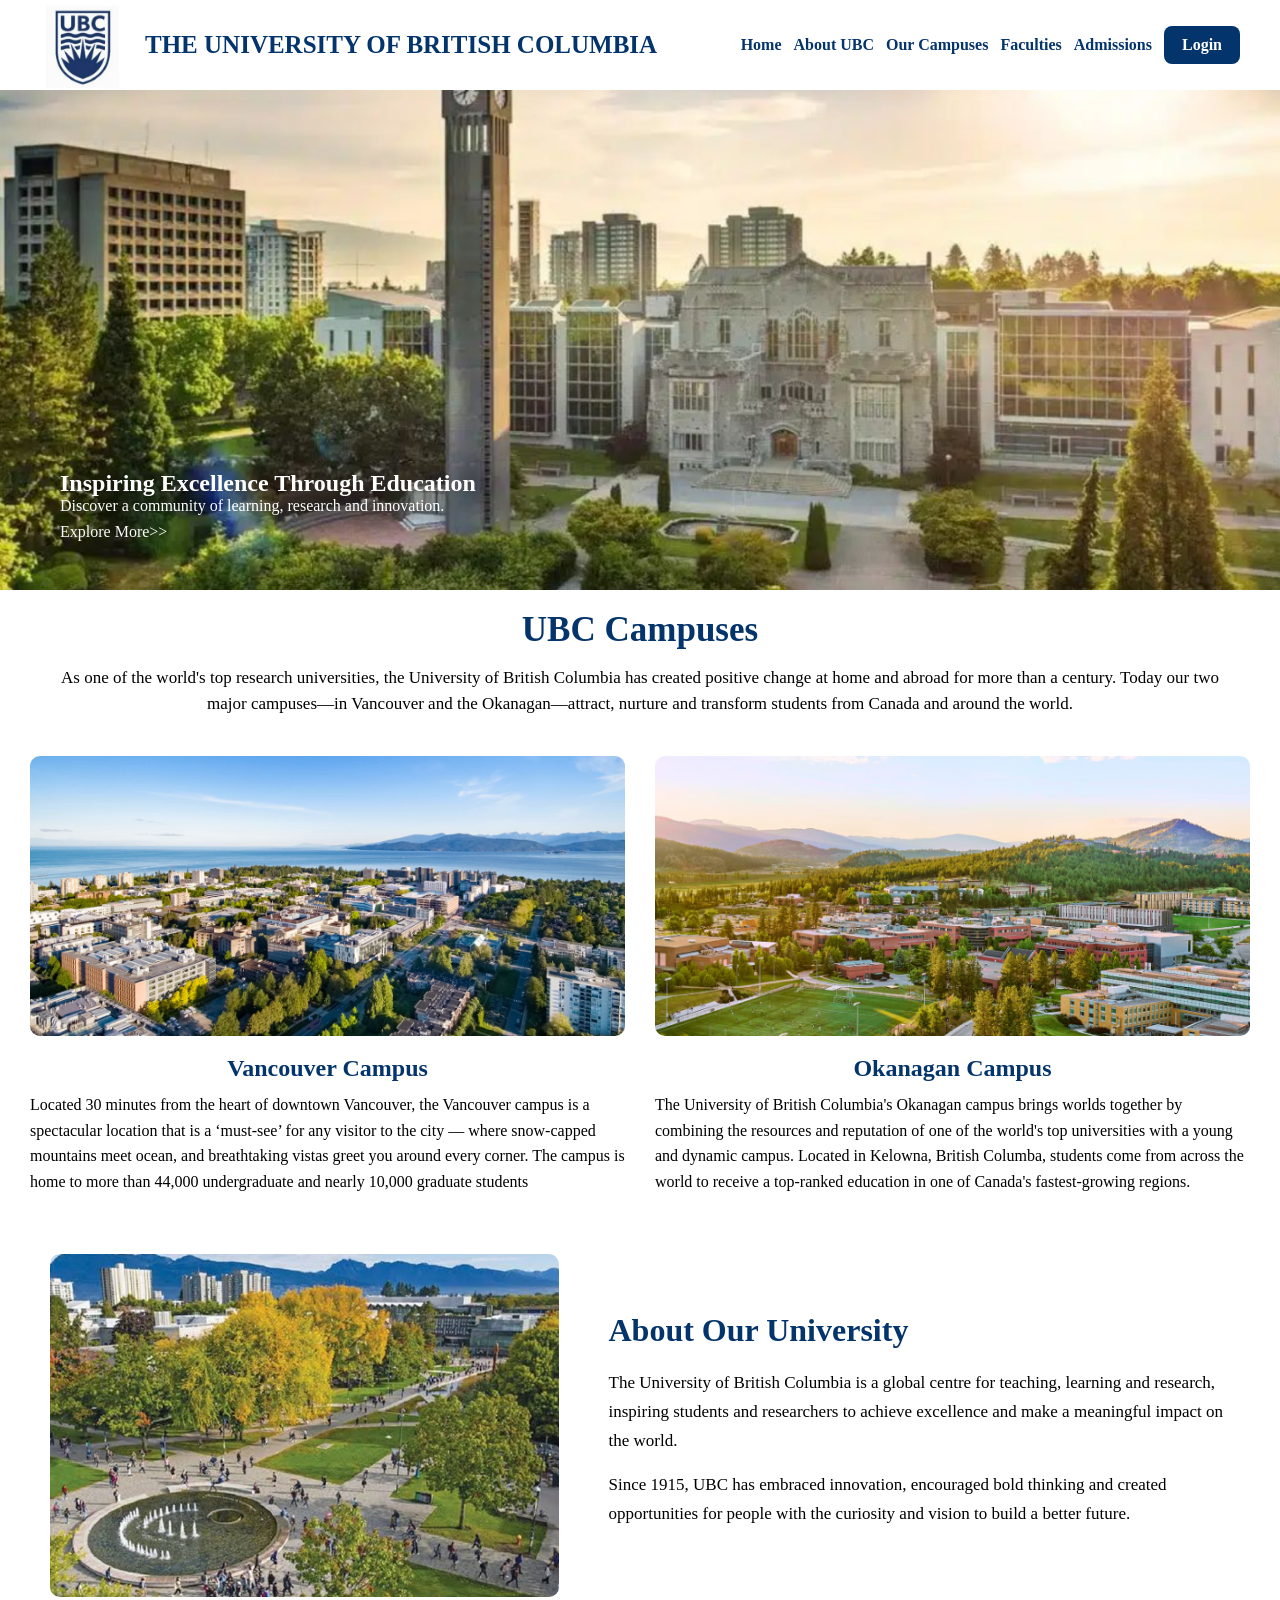
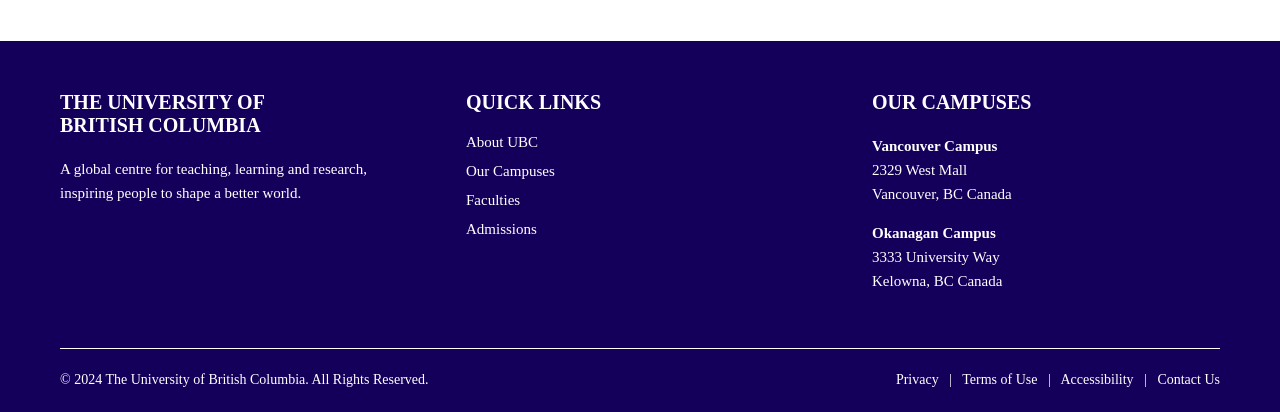
==== commit 76666d61: "Make all pages responsive" ====
--- a/index.html
+++ b/index.html
@@ -1,95 +1,117 @@
-<!DOCTYPE html>
-<html lang="en">
+<!DOCTYPE html><html>
 <head>
-<meta charset="UTF-8">
-<meta name="viewport" content="width=device-width, initial-scale=1.0">
-<title>University Management System</title>
-<link href="https://cdn.jsdelivr.net/npm/bootstrap@5.3.3/dist/css/bootstrap.min.css" rel="stylesheet">
-<link rel="stylesheet" href="css/style.css">
+    <title>University Management System</title>
+    <meta name="viewport" content="width=device-width, initial-scale=1.0">
+    <link rel="stylesheet" href="css/style.css">
 </head>
 <body>
 <header>
-<nav class="navbar navbar-expand-lg">
-<div class="container-fluid">
-<a class="navbar-brand" href="index.html"><img src="images/logo/logo.png" alt="logo"></a>
-<h2 class="navbar-title">THE UNIVERSITY OF BRITISH COLUMBIA</h2>
-<button class="navbar-toggler" type="button" data-bs-toggle="collapse" data-bs-target="#mainNavbar" aria-controls="mainNavbar" aria-expanded="false" aria-label="Toggle navigation">
-<span class="navbar-toggler-icon"></span>
-</button>
-<div class="collapse navbar-collapse" id="mainNavbar">
-<div class="navbar-links ms-auto">
-<a href="index.html">Home</a>
-<a href="about.html">About UBC</a>
-<a href="campuses.html">Our Campuses</a>
-<a href="faculties.html">Faculties</a>
-<a href="admissions.html">Admissions</a>
-<a href="login.html" class="login">Login</a>
-</div>
-</div>
-</div>
-</nav>
+    <nav class="site-nav">
+
+        <img src="images/logo/logo.png" alt="UBC Logo">
+
+        <h2>THE UNIVERSITY OF BRITISH COLUMBIA</h2>
+
+        <button class="menu-toggle"
+                id="menuToggle"
+                aria-label="Toggle navigation"
+                aria-expanded="false">
+            <span></span>
+            <span></span>
+            <span></span>
+        </button>
+
+        <div class="nav-links" id="navLinks">
+            <a href="index.html">Home</a>
+            <a href="about.html">About UBC</a>
+            <a href="campuses.html">Our Campuses</a>
+            <a href="faculties.html">Faculties</a>
+            <a href="admissions.html">Admissions</a>
+            <a href="login.html" class="login">Login</a>
+        </div>
+
+    </nav>
 </header>
 <main>
 <section class="hero">
-<img src="images/campus/campus.jpg" alt="UBC Campus">
-<div class="hero-text">
-<h1>Inspiring Excellence Through Education</h1>
-<p>Discover a community of learning, research and innovation.</p>
-<a href="#about" class="explore-button">Explore More&gt;&gt;</a>
-</div>
+    <img src="images/campus/campus.jpg" alt="UBC Campus">
+    <div class="hero-text">
+        <h1>Inspiring Excellence Through Education</h1>
+        <p>Discover a community of learning, research and innovation.</p>
+        <a href="#about" class="explore-button">Explore More>> </a>
+    </div>
 </section>
 <section id="campuses">
-<h2>UBC Campuses</h2>
-<p class="campus-intro">As one of the world's top research universities, the University of British Columbia has created positive change at home and abroad for more than a century. Today our two major campuses—in Vancouver and the Okanagan—attract, nurture and transform students from Canada and around the world.</p>
-<div class="campus-container">
-<div class="campus-card">
-<img src="images/vancouver/vancouver.png" alt="vancouver Campus">
-<h3>Vancouver Campus</h3>
-<p>Located 30 minutes from the heart of downtown Vancouver, the Vancouver campus is a spectacular location that is a ‘must-see’ for any visitor to the city — where snow-capped mountains meet ocean, and breathtaking vistas greet you around every corner. The campus is home to more than 44,000 undergraduate and nearly 10,000 graduate students</p>
-</div>
-<div class="campus-card">
-<img src="images/okanagan/okanagan.png" alt="okanagan Campus">
-<h3>Okanagan Campus</h3>
-<p>The University of British Columbia's Okanagan campus brings worlds together by combining the resources and reputation of one of the world's top universities with a young and dynamic campus. Located in Kelowna, British Columba, students come from across the world to receive a top-ranked education in one of Canada's fastest-growing regions.</p>
-</div>
-</div>
+    <h2>UBC Campuses</h2>
+    <p class="campus-intro">As one of the world's top research universities, the University of British Columbia has created positive change at home and abroad for more than a century. Today our two major campuses—in Vancouver and the Okanagan—attract, nurture and transform students from Canada and around the world.</p>
+    <div class="campus-container">
+        <div class="campus-card">
+            <img src="images/vancouver/vancouver.png" alt="vancouver Campus">
+            <h3>Vancouver Campus</h3>
+            <p>Located 30 minutes from the heart of downtown Vancouver, the Vancouver campus is a spectacular location that is a ‘must-see’ for any visitor to the city — where snow-capped mountains meet ocean, and breathtaking vistas greet you around every corner. The campus is home to more than 44,000 undergraduate and nearly 10,000 graduate students</p>
+        </div>
+        <div class="campus-card">
+            <img src="images/okanagan/okanagan.png" alt="okanagan Campus">
+            <h3>Okanagan Campus</h3>
+            <p>The University of British Columbia's Okanagan campus brings worlds together by combining the resources and reputation of one of the world's top universities with a young and dynamic campus. Located in Kelowna, British Columba, students come from across the world to receive a top-ranked education in one of Canada's fastest-growing regions.</p>
+        </div>
+    </div>
 </section>
 <section id="about">
-<div class="about-image">
-<img src="images/about/about.png" alt="about">
-</div>
-<div class="about-text">
-<h2>About Our University</h2>
-<p>The University of British Columbia is a global centre for teaching, learning and research, inspiring students and researchers to achieve excellence and make a meaningful impact on the world.</p>
-<p>Since 1915, UBC has embraced innovation, encouraged bold thinking and created opportunities for people with the curiosity and vision to build a better future.</p>
-</div>
+    <div class="about-image">
+        <img src="images/about/about.png" alt="about">
+    </div>
+    <div class="about-text">
+        <h2>About Our University</h2>
+        <p>The University of British Columbia is a global centre for teaching, learning and research, inspiring students and researchers to achieve excellence and make a meaningful impact on the world.</p>
+        <p>Since 1915, UBC has embraced innovation, encouraged bold thinking and created opportunities for people with the curiosity and vision to build a better future.</p>
+    </div>
 </section>
 </main>
 <footer>
-<div class="footer-content">
-<div class="footer-about">
-<h3>THE UNIVERSITY OF<br>BRITISH COLUMBIA</h3>
-<p>A global centre for teaching, learning and research, inspiring people to shape a better world.</p>
-</div>
-<div class="footer-links">
-<h3>QUICK LINKS</h3>
-<a href="about.html">About UBC</a>
-<a href="campuses.html">Our Campuses</a>
-<a href="faculties.html">Faculties</a>
-<a href="admissions.html">Admissions</a>
-</div>
-<div class="footer-campus">
-<h3>OUR CAMPUSES</h3>
-<p><strong>Vancouver Campus</strong><br>2329 West Mall<br>Vancouver, BC Canada</p>
-<p><strong>Okanagan Campus</strong><br>3333 University Way<br>Kelowna, BC Canada</p>
-</div>
+    <div class="footer-content">
+    <div class="footer-about">
+        <h3>THE UNIVERSITY OF<br>BRITISH COLUMBIA</h3>
+        <p>
+            A global centre for teaching, learning and research,
+            inspiring people to shape a better world.
+        </p>
+    </div>
+    <div class="footer-links">
+        <h3>QUICK LINKS</h3>
+        <a href="about.html">About UBC</a>
+        <a href="campuses.html">Our Campuses</a>
+        <a href="faculties.html">Faculties</a>
+        <a href="admissions.html">Admissions</a>
+    </div>
+    <div class="footer-campus">
+        <h3>OUR CAMPUSES</h3>
+        <p><strong>Vancouver Campus</strong><br>
+        2329 West Mall<br>
+        Vancouver, BC Canada</p>
+        <p><strong>Okanagan Campus</strong><br>
+        3333 University Way<br>
+        Kelowna, BC Canada</p>
+    </div>
 </div>
 <div class="footer-bottom">
-<p>©️ 2024 The University of British Columbia. All Rights Reserved.</p>
-<p>Privacy &nbsp; | &nbsp; Terms of Use &nbsp; | &nbsp; Accessibility &nbsp; | &nbsp; Contact Us</p>
+    <p>©️ 2024 The University of British Columbia. All Rights Reserved.</p>
+    <p>Privacy &nbsp; | &nbsp; Terms of Use &nbsp; | &nbsp; Accessibility &nbsp; | &nbsp; Contact Us</p>
 </div>
 </footer>
-<script src="https://cdn.jsdelivr.net/npm/bootstrap@5.3.3/dist/js/bootstrap.bundle.min.js"></script>
+<script>
+const menuToggle = document.getElementById("menuToggle");
+const navLinks = document.getElementById("navLinks");
+
+if (menuToggle && navLinks) {
+    menuToggle.addEventListener("click", function () {
+        navLinks.classList.toggle("active");
+
+        const isOpen = navLinks.classList.contains("active");
+        menuToggle.setAttribute("aria-expanded", isOpen);
+    });
+}
+</script>
 </body>
 </html>
 
--- a/css/style.css
+++ b/css/style.css
@@ -1140,32 +1140,174 @@
 }
 
 
+
 /* ............... RESPONSIVE ............... */
 
+
+/* ===== RESPONSIVE HEADER ===== */
+
+.site-nav {
+    position: relative;
+    height: 90px;
+    display: flex;
+    align-items: center;
+    padding: 0 40px;
+    background: white;
+    gap: 0;
+}
+
+.site-nav img {
+    width: 85px;
+    height: 85px;
+    object-fit: contain;
+    flex-shrink: 0;
+}
+
+.site-nav h2 {
+    color: #04346c;
+    margin-left: 20px;
+    font-size: 25px;
+    font-weight: 700;
+    white-space: nowrap;
+}
+
+.site-nav .nav-links {
+    margin-left: auto;
+    display: flex;
+    align-items: center;
+    gap: 12px;
+}
+
+.site-nav .nav-links a {
+    text-decoration: none;
+    color: #04346c;
+    font-size: 16px;
+    font-weight: 600;
+    margin: 0;
+}
+
+.site-nav .nav-links .login {
+    color: white;
+    background: #04346c;
+    padding: 10px 18px;
+    border-radius: 8px;
+}
+
+.site-nav .nav-links .login:hover {
+    background: #001f3f;
+}
+
+.menu-toggle {
+    display: none;
+    background: white;
+    border: 1px solid #ccc;
+    border-radius: 8px;
+    width: 46px;
+    height: 46px;
+    cursor: pointer;
+    flex-shrink: 0;
+    align-items: center;
+    justify-content: center;
+    flex-direction: column;
+    gap: 6px;
+}
+
+.menu-toggle span {
+    width: 25px;
+    height: 3px;
+    background: #555;
+    border-radius: 3px;
+}
+
+
+/* ===== TABLET AND MOBILE HEADER ===== */
+
+@media (max-width: 1100px) {
+
+    .site-nav {
+        height: 75px;
+        padding: 8px 15px;
+        gap: 10px;
+        flex-wrap: nowrap;
+    }
+
+    .site-nav img {
+        width: 48px;
+        height: 48px;
+    }
+
+    .site-nav h2 {
+        margin-left: 0;
+        font-size: clamp(11px, 2vw, 17px);
+        white-space: normal;
+        line-height: 1.2;
+        flex: 1;
+    }
+
+    .menu-toggle {
+        display: flex;
+    }
+
+    .site-nav .nav-links {
+        display: none;
+        position: absolute;
+        top: 75px;
+        left: 0;
+        width: 100%;
+        background: white;
+        padding: 15px 20px;
+        margin: 0;
+        flex-direction: column;
+        align-items: stretch;
+        gap: 0;
+        box-shadow: 0 5px 12px rgba(0,0,0,0.12);
+        z-index: 1000;
+    }
+
+    .site-nav .nav-links.active {
+        display: flex;
+    }
+
+    .site-nav .nav-links a {
+        padding: 12px 10px;
+        border-bottom: 1px solid #eee;
+    }
+
+    .site-nav .nav-links .login {
+        text-align: center;
+        margin-top: 10px;
+    }
+}
+
+
+/* ===== SMALL MOBILE ===== */
+
+@media (max-width: 380px) {
+
+    .site-nav {
+        padding: 8px 10px;
+        gap: 7px;
+    }
+
+    .site-nav img {
+        width: 42px;
+        height: 42px;
+    }
+
+    .site-nav h2 {
+        font-size: 11px;
+    }
+
+    .menu-toggle {
+        width: 40px;
+        height: 40px;
+    }
+}
+
+
+/* ===== OTHER RESPONSIVE ELEMENTS ===== */
+
 @media (max-width: 900px) {
-
-    nav {
-        height: auto;
-        padding: 15px 20px;
-        flex-wrap: wrap;
-    }
-
-    nav h2 {
-        font-size: 18px;
-        margin-left: 15px;
-    }
-
-    nav div {
-        width: 100%;
-        margin-top: 15px;
-        text-align: center;
-    }
-
-    nav a {
-        display: inline-block;
-        margin-bottom: 8px;
-    }
-
 
     .form-row {
         flex-direction: column;
@@ -1175,7 +1317,6 @@
     .form-row .form-group {
         width: 100%;
     }
-
 
     .dashboard-welcome {
         flex-direction: column;
@@ -1197,9 +1338,10 @@
     .dashboard-message {
         margin: 0 20px;
     }
-
-}
-
+}
+
+
+/* ===== SMALL SCREEN FORMS ===== */
 
 @media (max-width: 600px) {
 
@@ -1215,112 +1357,565 @@
     .profile-details .address-info {
         grid-column: 1;
     }
-
-}
-/* RESPONSIVE DESIGN */
-@media (max-width: 991.98px){
-nav{height:auto;min-height:90px;padding:12px 20px;flex-wrap:wrap}
-nav img{width:75px;height:70px;object-fit:contain}
-nav h2{font-size:clamp(15px,2.5vw,22px);margin-left:12px;flex:1}
-nav div{width:100%;margin:12px 0 0;text-align:center}
-nav a{display:inline-block;margin:6px 8px}
-.hero-text{top:auto;bottom:35px;left:30px;right:25px}
-.campus-container{flex-wrap:wrap}
-.campus-card{width:100%}
-#about,.about-page,.campus-detail{flex-direction:column;gap:25px;padding:35px 25px}
-.about-image,.about-text,.about-page-image,.about-page-text,.campus-detail-image,.campus-detail-text{width:100%}
-.mission-vision{padding:35px 25px;flex-wrap:wrap}
-.mission,.vision{width:100%}
-.why-container,.facility-container,.requirements-container,.process-container{flex-wrap:wrap}
-.why-card,.facility-card,.requirement-card,.process-card{width:calc(50% - 13px)}
-.campus-hero-text,.faculty-hero-text,.admission-hero-text{top:auto;bottom:30px;left:25px;right:25px}
-.campus-hero-text h1,.faculty-hero-text h1,.admission-hero-text h1{font-size:clamp(28px,5vw,40px)}
-.campus-detail-image img,.about-page-image img{height:auto;max-height:350px}
-.faculty-intro,.admission-intro{padding:35px 25px}
-.faculty-section{padding:25px}
-.faculty-card{width:calc(50% - 15px)}
-.admission-option-container{flex-wrap:wrap}
-.admission-option{width:100%}
-.who-we-are,.student-life,.faculty-experience,.admission-info{padding:45px 25px}
-.about-ending,.campus-ending,.faculty-ending,.admission-ending{padding:35px 25px}
-.campus-facilities,.admission-requirements,.application-process{padding:40px 25px}
-.footer-content{flex-wrap:wrap;gap:30px}
-.footer-about,.footer-links,.footer-campus{width:calc(50% - 15px)}
-.footer-bottom{gap:15px;flex-wrap:wrap}
-.dashboard-welcome{padding:30px}
-.dashboard-content{padding:30px;gap:20px}
-.profile-card,.dashboard-side{width:100%}
-.dashboard-content{flex-direction:column}
-.dashboard-message{margin:0 30px}
-}
-@media (max-width: 575.98px){
-nav{padding:10px 15px}
-nav img{width:55px;height:55px}
-nav h2{font-size:14px;margin-left:8px}
-nav div{display:flex;flex-direction:column;align-items:stretch}
-nav a{margin:3px 0;padding:8px}
-nav .login{align-self:center;margin-top:5px}
-.hero{height:380px}
-.hero-text{left:18px;right:18px;bottom:25px}
-.hero-text h1{font-size:clamp(24px,7vw,32px)}
-.hero-text p{font-size:14px}
-#campuses{padding:25px 18px}
-#campuses h2{font-size:28px}
-.campus-intro{font-size:15px}
-.campus-container{gap:25px;margin-top:25px}
-.campus-card img{height:220px}
-.campus-card h3{font-size:21px}
-.campus-card p{font-size:14px}
-#about{padding:30px 18px;gap:20px}
-.about-text h2,.about-page-text h1,.campus-detail-text h2{font-size:27px}
-.about-text p,.about-page-text p,.campus-detail-text p{font-size:15px}
-.about-page,.campus-detail{padding:30px 18px}
-.who-we-are{padding:35px 20px}
-.who-we-are h2,.why-ubc h2,.student-life h2,.campus-ending h2,.faculty-ending h2,.admission-ending h2{font-size:26px}
-.mission-vision{padding:25px 18px}
-.mission,.vision{padding:25px 20px}
-.why-container,.facility-container,.requirements-container,.process-container{flex-direction:column;gap:18px}
-.why-card,.facility-card,.requirement-card,.process-card{width:100%}
-.why-ubc{padding:25px 18px}
-.campus-hero,.faculty-hero,.admission-hero{height:320px}
-.campus-hero-text,.faculty-hero-text,.admission-hero-text{left:18px;right:18px;bottom:22px}
-.campus-hero-text h1,.faculty-hero-text h1,.admission-hero-text h1{font-size:28px}
-.campus-hero-text p,.faculty-hero-text p,.admission-hero-text p{font-size:15px}
-.campus-facilities,.admission-requirements,.application-process{padding:30px 18px}
-.student-life,.faculty-experience,.admission-info{padding:35px 20px}
-.campus-ending,.faculty-ending,.admission-ending,.about-ending{padding:30px 20px}
-.about-ending p,.campus-ending p,.faculty-ending p,.admission-ending p{font-size:15px}
-.faculty-intro,.admission-intro{padding:30px 18px}
-.faculty-card{width:100%}
-.faculty-card img{height:200px}
-.faculty-section{padding:20px 18px}
-.admission-options{padding:30px 18px}
-.admission-option{padding:25px 20px}
-.register-page{padding:30px 15px;min-height:auto}
-.register-box,.login-box{padding:25px 18px}
-.register-heading h1,.login-heading h1{font-size:27px}
-.login-page{padding:35px 15px;min-height:calc(100vh - 70px)}
-.form-row{flex-direction:column;gap:0}
-.form-row .form-group{width:100%}
-.dashboard-welcome{padding:25px 18px}
-.dashboard-welcome h1{font-size:27px}
-.student-id-box{max-width:100%;overflow-wrap:anywhere}
-.dashboard-content{padding:25px 15px}
-.dashboard-card{padding:22px 18px}
-.dashboard-card h2{font-size:21px}
-.profile-details{grid-template-columns:1fr}
-.profile-details .address-info{grid-column:auto}
-.academic-item{flex-wrap:wrap}
-.academic-item strong{text-align:left;overflow-wrap:anywhere}
-.dashboard-message{margin:0 15px;padding:25px 18px}
-.dashboard-message h2{font-size:23px}
-footer{padding:35px 20px 20px}
-.footer-content{flex-direction:column;gap:30px}
-.footer-about,.footer-links,.footer-campus{width:100%}
-.footer-content h3{font-size:18px}
-.footer-bottom{flex-direction:column;font-size:12px;gap:8px}
-.footer-bottom p{overflow-wrap:anywhere}
-}
-img{max-width:100%}
-
-
+}
+
+
+
+/* ===== RESPONSIVE FOOTER ===== */
+
+.footer-content {
+    display: flex;
+    justify-content: space-between;
+    gap: 40px;
+    flex-wrap: wrap;
+}
+
+.footer-about,
+.footer-links,
+.footer-campus {
+    width: 30%;
+    min-width: 200px;
+}
+
+.footer-bottom {
+    display: flex;
+    justify-content: space-between;
+    align-items: center;
+    gap: 15px;
+    flex-wrap: wrap;
+}
+
+.footer-bottom p {
+    line-height: 1.6;
+}
+
+/* ===== TABLET ===== */
+
+@media (max-width: 900px) {
+    footer {
+        padding: 40px 30px 20px;
+    }
+
+    .footer-content {
+        gap: 30px;
+    }
+
+    .footer-about,
+    .footer-links,
+    .footer-campus {
+        width: calc(50% - 15px);
+    }
+
+    .footer-bottom {
+        flex-direction: column;
+        text-align: center;
+    }
+}
+
+/* ===== MOBILE ===== */
+
+@media (max-width: 600px) {
+    footer {
+        padding: 35px 20px 20px;
+    }
+
+    .footer-content {
+        flex-direction: column;
+        gap: 30px;
+    }
+
+    .footer-about,
+    .footer-links,
+    .footer-campus {
+        width: 100%;
+        min-width: 0;
+    }
+
+    .footer-content h3 {
+        font-size: 18px;
+        margin-bottom: 15px;
+    }
+
+    .footer-about p,
+    .footer-campus p,
+    .footer-links a {
+        font-size: 14px;
+    }
+
+    .footer-bottom {
+        flex-direction: column;
+        text-align: center;
+        gap: 12px;
+        font-size: 12px;
+    }
+}
+
+
+
+/* =================================
+   RESPONSIVE MAIN SECTIONS
+================================= */
+
+/* ===== TABLET ===== */
+
+@media (max-width: 900px) {
+
+    /* Home page */
+    .hero {
+        height: 400px;
+    }
+
+    .hero-text {
+        top: auto;
+        bottom: 35px;
+        left: 30px;
+        right: 25px;
+    }
+
+    .campus-container,
+    #about,
+    .mission-vision,
+    .campus-detail,
+    .admission-option-container {
+        flex-direction: column;
+    }
+
+    .campus-card,
+    .about-image,
+    .about-text,
+    .mission,
+    .vision,
+    .campus-detail-image,
+    .campus-detail-text,
+    .admission-option {
+        width: 100%;
+    }
+
+    #about {
+        padding: 35px 30px;
+        gap: 25px;
+    }
+
+    /* About page */
+    .about-page {
+        flex-direction: column;
+        padding: 35px 30px;
+        gap: 25px;
+    }
+
+    .about-page-image,
+    .about-page-text {
+        width: 100%;
+    }
+
+    .who-we-are,
+    .student-life,
+    .faculty-experience,
+    .admission-info {
+        padding: 50px 30px;
+    }
+
+    .mission-vision {
+        padding: 35px 30px;
+    }
+
+    .why-container {
+        flex-wrap: wrap;
+    }
+
+    .why-card {
+        width: calc(50% - 13px);
+    }
+
+    .about-ending,
+    .campus-ending,
+    .faculty-ending,
+    .admission-ending {
+        padding: 40px 30px;
+    }
+
+    /* Campuses page */
+    .campus-detail {
+        padding: 40px 30px;
+        gap: 25px;
+    }
+
+    .facility-container,
+    .requirements-container,
+    .process-container {
+        flex-wrap: wrap;
+    }
+
+    .facility-card,
+    .requirement-card,
+    .process-card {
+        width: calc(50% - 13px);
+    }
+
+    /* Faculties page */
+    .faculty-intro {
+        padding: 40px 30px 25px;
+    }
+
+    .faculty-section {
+        padding: 25px 30px 45px;
+    }
+
+    .faculty-card {
+        width: calc(50% - 15px);
+    }
+
+    /* Admissions page */
+    .admission-intro {
+        padding: 40px 30px;
+    }
+
+    .admission-options {
+        padding: 40px 30px;
+    }
+
+    .admission-requirements,
+    .application-process {
+        padding: 45px 30px;
+    }
+
+    /* Hero text */
+    .campus-hero-text,
+    .faculty-hero-text,
+    .admission-hero-text {
+        left: 30px;
+        right: 25px;
+        top: auto;
+        bottom: 35px;
+    }
+
+}
+
+
+/* ===== MOBILE ===== */
+
+@media (max-width: 600px) {
+
+    /* Common headings */
+    #campuses h2,
+    .about-text h2,
+    .about-page-text h1,
+    .who-we-are h2,
+    .mission h2,
+    .vision h2,
+    .why-ubc h2,
+    .campus-detail-text h2,
+    .campus-facilities h2,
+    .student-life h2,
+    .faculty-intro h2,
+    .faculty-experience h2,
+    .admission-intro h2,
+    .admission-options h2,
+    .admission-requirements h2,
+    .application-process h2,
+    .admission-info h2 {
+        font-size: 25px;
+    }
+
+    /* Home page */
+    .hero {
+        height: 300px;
+    }
+
+    .hero-text {
+        left: 20px;
+        right: 20px;
+        bottom: 25px;
+    }
+
+    #campuses {
+        padding: 30px 20px;
+    }
+
+    .campus-container {
+        gap: 25px;
+        margin-top: 25px;
+    }
+
+    .campus-card img {
+        height: 220px;
+    }
+
+    #about {
+        padding: 30px 20px;
+        gap: 20px;
+    }
+
+    .about-text p,
+    .campus-card p {
+        font-size: 15px;
+    }
+
+    /* About page */
+    .about-page {
+        padding: 30px 20px;
+    }
+
+    .about-page-image img {
+        height: 230px;
+    }
+
+    .about-page-text p,
+    .who-we-are p,
+    .mission p,
+    .vision p {
+        font-size: 15px;
+    }
+
+    .who-we-are {
+        padding: 40px 20px;
+    }
+
+    .mission-vision {
+        padding: 30px 20px;
+        gap: 20px;
+    }
+
+    .mission,
+    .vision {
+        padding: 25px 20px;
+    }
+
+    .why-ubc {
+        padding: 25px 20px 35px;
+    }
+
+    .why-container {
+        flex-direction: column;
+        gap: 18px;
+    }
+
+    .why-card {
+        width: 100%;
+    }
+
+    .about-ending {
+        padding: 25px 20px 40px;
+    }
+
+    .about-ending p {
+        font-size: 15px;
+    }
+
+    /* Campus page */
+    .campus-hero,
+    .faculty-hero,
+    .admission-hero {
+        height: 300px;
+    }
+
+    .campus-hero-text,
+    .faculty-hero-text,
+    .admission-hero-text {
+        left: 20px;
+        right: 20px;
+        bottom: 25px;
+    }
+
+    .campus-hero-text h1,
+    .faculty-hero-text h1,
+    .admission-hero-text h1 {
+        font-size: 30px;
+    }
+
+    .campus-hero-text p,
+    .faculty-hero-text p,
+    .admission-hero-text p {
+        font-size: 15px;
+    }
+
+    .campus-detail {
+        padding: 30px 20px;
+        gap: 20px;
+    }
+
+    .campus-detail-image img {
+        height: 230px;
+    }
+
+    .campus-facilities {
+        padding: 40px 20px;
+    }
+
+    .facility-container {
+        flex-direction: column;
+        gap: 18px;
+    }
+
+    .facility-card {
+        width: 100%;
+    }
+
+    .student-life {
+        padding: 40px 20px;
+    }
+
+    .student-life p,
+    .campus-ending p {
+        font-size: 15px;
+    }
+
+    .campus-ending {
+        padding: 40px 20px;
+    }
+
+    /* Faculties page */
+    .faculty-intro {
+        padding: 35px 20px 20px;
+    }
+
+    .faculty-section {
+        padding: 20px;
+    }
+
+    .faculty-container {
+        flex-direction: column;
+        gap: 20px;
+    }
+
+    .faculty-card {
+        width: 100%;
+    }
+
+    .faculty-card img {
+        height: 200px;
+    }
+
+    .faculty-experience {
+        padding: 40px 20px;
+    }
+
+    .faculty-ending {
+        padding: 40px 20px;
+    }
+
+    /* Admissions page */
+    .admission-intro,
+    .admission-options {
+        padding: 35px 20px;
+    }
+
+    .admission-option-container {
+        flex-direction: column;
+        gap: 20px;
+    }
+
+    .admission-option {
+        width: 100%;
+        padding: 25px 20px;
+    }
+
+    .admission-requirements,
+    .application-process {
+        padding: 40px 20px;
+    }
+
+    .requirements-container,
+    .process-container {
+        flex-direction: column;
+        gap: 18px;
+    }
+
+    .requirement-card,
+    .process-card {
+        width: 100%;
+    }
+
+    .admission-info {
+        padding: 45px 20px;
+    }
+
+    .admission-ending {
+        padding: 40px 20px;
+    }
+
+    /* Login and Register */
+    .login-page {
+        padding: 40px 15px;
+    }
+
+    .login-box,
+    .register-box {
+        padding: 30px 20px;
+    }
+
+    .login-heading h1,
+    .register-heading h1 {
+        font-size: 26px;
+    }
+
+    .login-options {
+        flex-wrap: wrap;
+        gap: 12px;
+    }
+
+    /* Dashboard */
+    .dashboard-welcome {
+        padding: 30px 20px;
+    }
+
+    .dashboard-welcome h1 {
+        font-size: 26px;
+    }
+
+    .student-id-box {
+        padding: 12px 15px;
+        max-width: 100%;
+        overflow-wrap: anywhere;
+    }
+
+    .dashboard-content {
+        padding: 25px 15px;
+        gap: 20px;
+    }
+
+    .dashboard-card {
+        padding: 22px 18px;
+    }
+
+    .dashboard-card h2 {
+        font-size: 21px;
+    }
+
+    .academic-item {
+        flex-wrap: wrap;
+    }
+
+    .dashboard-message {
+        margin: 0 15px;
+        padding: 25px 18px;
+    }
+
+    .dashboard-message h2 {
+        font-size: 23px;
+    }
+
+}
+
+
+/* ===== EXTRA SMALL MOBILE ===== */
+
+@media (max-width: 380px) {
+
+    .hero-text h1,
+    .campus-hero-text h1,
+    .faculty-hero-text h1,
+    .admission-hero-text h1 {
+        font-size: 25px;
+    }
+
+    .profile-details {
+        grid-template-columns: 1fr;
+    }
+
+    .login-box,
+    .register-box {
+        padding: 25px 15px;
+    }
+
+}
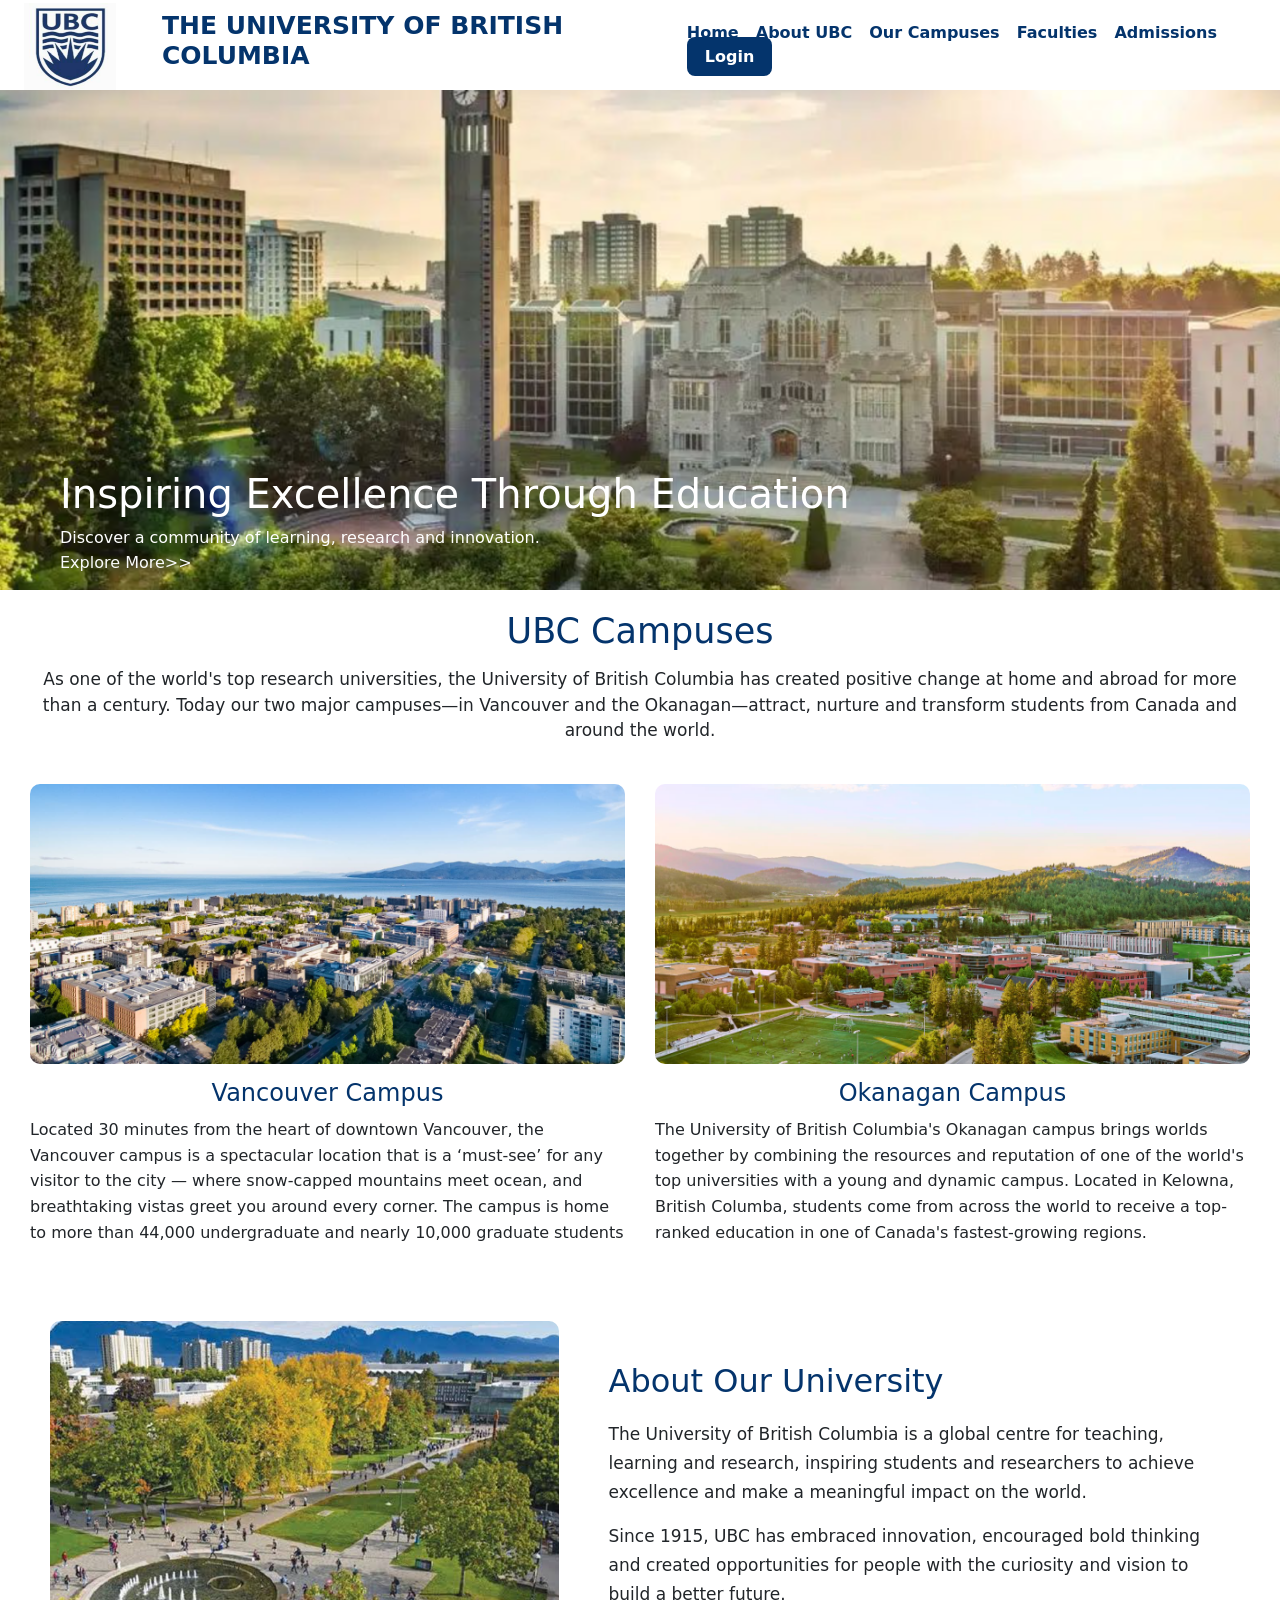
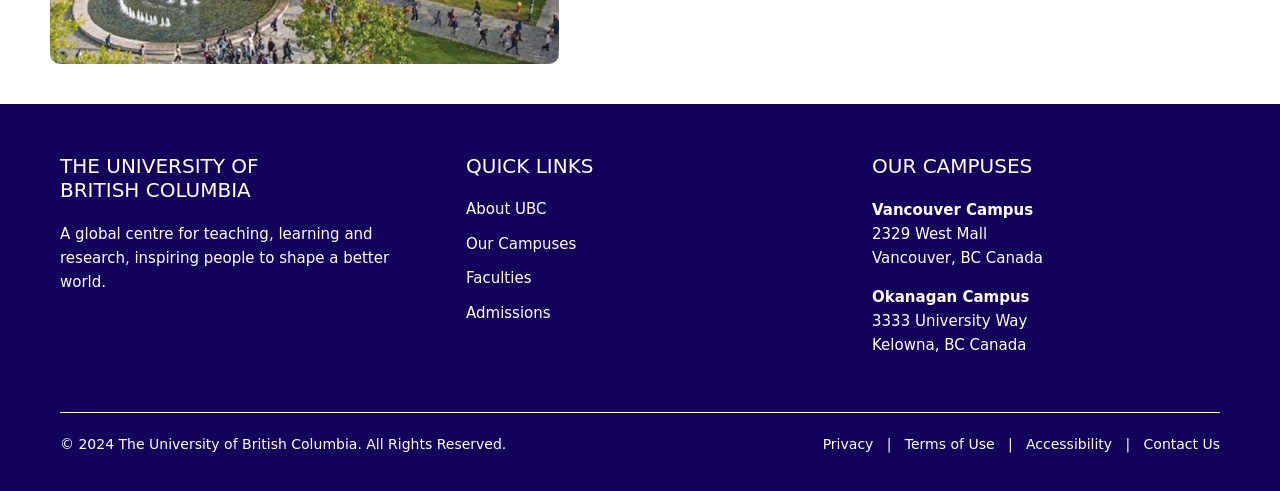
==== commit 1434eaff: "Merge remote changes and responsive design" ====
--- a/index.html
+++ b/index.html
@@ -1,117 +1,95 @@
-<!DOCTYPE html><html>
+<!DOCTYPE html>
+<html lang="en">
 <head>
-    <title>University Management System</title>
-    <meta name="viewport" content="width=device-width, initial-scale=1.0">
-    <link rel="stylesheet" href="css/style.css">
+<meta charset="UTF-8">
+<meta name="viewport" content="width=device-width, initial-scale=1.0">
+<title>University Management System</title>
+<link href="https://cdn.jsdelivr.net/npm/bootstrap@5.3.3/dist/css/bootstrap.min.css" rel="stylesheet">
+<link rel="stylesheet" href="css/style.css">
 </head>
 <body>
 <header>
-    <nav class="site-nav">
-
-        <img src="images/logo/logo.png" alt="UBC Logo">
-
-        <h2>THE UNIVERSITY OF BRITISH COLUMBIA</h2>
-
-        <button class="menu-toggle"
-                id="menuToggle"
-                aria-label="Toggle navigation"
-                aria-expanded="false">
-            <span></span>
-            <span></span>
-            <span></span>
-        </button>
-
-        <div class="nav-links" id="navLinks">
-            <a href="index.html">Home</a>
-            <a href="about.html">About UBC</a>
-            <a href="campuses.html">Our Campuses</a>
-            <a href="faculties.html">Faculties</a>
-            <a href="admissions.html">Admissions</a>
-            <a href="login.html" class="login">Login</a>
-        </div>
-
-    </nav>
+<nav class="navbar navbar-expand-lg">
+<div class="container-fluid">
+<a class="navbar-brand" href="index.html"><img src="images/logo/logo.png" alt="logo"></a>
+<h2 class="navbar-title">THE UNIVERSITY OF BRITISH COLUMBIA</h2>
+<button class="navbar-toggler" type="button" data-bs-toggle="collapse" data-bs-target="#mainNavbar" aria-controls="mainNavbar" aria-expanded="false" aria-label="Toggle navigation">
+<span class="navbar-toggler-icon"></span>
+</button>
+<div class="collapse navbar-collapse" id="mainNavbar">
+<div class="navbar-links ms-auto">
+<a href="index.html">Home</a>
+<a href="about.html">About UBC</a>
+<a href="campuses.html">Our Campuses</a>
+<a href="faculties.html">Faculties</a>
+<a href="admissions.html">Admissions</a>
+<a href="login.html" class="login">Login</a>
+</div>
+</div>
+</div>
+</nav>
 </header>
 <main>
 <section class="hero">
-    <img src="images/campus/campus.jpg" alt="UBC Campus">
-    <div class="hero-text">
-        <h1>Inspiring Excellence Through Education</h1>
-        <p>Discover a community of learning, research and innovation.</p>
-        <a href="#about" class="explore-button">Explore More>> </a>
-    </div>
+<img src="images/campus/campus.jpg" alt="UBC Campus">
+<div class="hero-text">
+<h1>Inspiring Excellence Through Education</h1>
+<p>Discover a community of learning, research and innovation.</p>
+<a href="#about" class="explore-button">Explore More&gt;&gt;</a>
+</div>
 </section>
 <section id="campuses">
-    <h2>UBC Campuses</h2>
-    <p class="campus-intro">As one of the world's top research universities, the University of British Columbia has created positive change at home and abroad for more than a century. Today our two major campuses—in Vancouver and the Okanagan—attract, nurture and transform students from Canada and around the world.</p>
-    <div class="campus-container">
-        <div class="campus-card">
-            <img src="images/vancouver/vancouver.png" alt="vancouver Campus">
-            <h3>Vancouver Campus</h3>
-            <p>Located 30 minutes from the heart of downtown Vancouver, the Vancouver campus is a spectacular location that is a ‘must-see’ for any visitor to the city — where snow-capped mountains meet ocean, and breathtaking vistas greet you around every corner. The campus is home to more than 44,000 undergraduate and nearly 10,000 graduate students</p>
-        </div>
-        <div class="campus-card">
-            <img src="images/okanagan/okanagan.png" alt="okanagan Campus">
-            <h3>Okanagan Campus</h3>
-            <p>The University of British Columbia's Okanagan campus brings worlds together by combining the resources and reputation of one of the world's top universities with a young and dynamic campus. Located in Kelowna, British Columba, students come from across the world to receive a top-ranked education in one of Canada's fastest-growing regions.</p>
-        </div>
-    </div>
+<h2>UBC Campuses</h2>
+<p class="campus-intro">As one of the world's top research universities, the University of British Columbia has created positive change at home and abroad for more than a century. Today our two major campuses—in Vancouver and the Okanagan—attract, nurture and transform students from Canada and around the world.</p>
+<div class="campus-container">
+<div class="campus-card">
+<img src="images/vancouver/vancouver.png" alt="vancouver Campus">
+<h3>Vancouver Campus</h3>
+<p>Located 30 minutes from the heart of downtown Vancouver, the Vancouver campus is a spectacular location that is a ‘must-see’ for any visitor to the city — where snow-capped mountains meet ocean, and breathtaking vistas greet you around every corner. The campus is home to more than 44,000 undergraduate and nearly 10,000 graduate students</p>
+</div>
+<div class="campus-card">
+<img src="images/okanagan/okanagan.png" alt="okanagan Campus">
+<h3>Okanagan Campus</h3>
+<p>The University of British Columbia's Okanagan campus brings worlds together by combining the resources and reputation of one of the world's top universities with a young and dynamic campus. Located in Kelowna, British Columba, students come from across the world to receive a top-ranked education in one of Canada's fastest-growing regions.</p>
+</div>
+</div>
 </section>
 <section id="about">
-    <div class="about-image">
-        <img src="images/about/about.png" alt="about">
-    </div>
-    <div class="about-text">
-        <h2>About Our University</h2>
-        <p>The University of British Columbia is a global centre for teaching, learning and research, inspiring students and researchers to achieve excellence and make a meaningful impact on the world.</p>
-        <p>Since 1915, UBC has embraced innovation, encouraged bold thinking and created opportunities for people with the curiosity and vision to build a better future.</p>
-    </div>
+<div class="about-image">
+<img src="images/about/about.png" alt="about">
+</div>
+<div class="about-text">
+<h2>About Our University</h2>
+<p>The University of British Columbia is a global centre for teaching, learning and research, inspiring students and researchers to achieve excellence and make a meaningful impact on the world.</p>
+<p>Since 1915, UBC has embraced innovation, encouraged bold thinking and created opportunities for people with the curiosity and vision to build a better future.</p>
+</div>
 </section>
 </main>
 <footer>
-    <div class="footer-content">
-    <div class="footer-about">
-        <h3>THE UNIVERSITY OF<br>BRITISH COLUMBIA</h3>
-        <p>
-            A global centre for teaching, learning and research,
-            inspiring people to shape a better world.
-        </p>
-    </div>
-    <div class="footer-links">
-        <h3>QUICK LINKS</h3>
-        <a href="about.html">About UBC</a>
-        <a href="campuses.html">Our Campuses</a>
-        <a href="faculties.html">Faculties</a>
-        <a href="admissions.html">Admissions</a>
-    </div>
-    <div class="footer-campus">
-        <h3>OUR CAMPUSES</h3>
-        <p><strong>Vancouver Campus</strong><br>
-        2329 West Mall<br>
-        Vancouver, BC Canada</p>
-        <p><strong>Okanagan Campus</strong><br>
-        3333 University Way<br>
-        Kelowna, BC Canada</p>
-    </div>
+<div class="footer-content">
+<div class="footer-about">
+<h3>THE UNIVERSITY OF<br>BRITISH COLUMBIA</h3>
+<p>A global centre for teaching, learning and research, inspiring people to shape a better world.</p>
+</div>
+<div class="footer-links">
+<h3>QUICK LINKS</h3>
+<a href="about.html">About UBC</a>
+<a href="campuses.html">Our Campuses</a>
+<a href="faculties.html">Faculties</a>
+<a href="admissions.html">Admissions</a>
+</div>
+<div class="footer-campus">
+<h3>OUR CAMPUSES</h3>
+<p><strong>Vancouver Campus</strong><br>2329 West Mall<br>Vancouver, BC Canada</p>
+<p><strong>Okanagan Campus</strong><br>3333 University Way<br>Kelowna, BC Canada</p>
+</div>
 </div>
 <div class="footer-bottom">
-    <p>©️ 2024 The University of British Columbia. All Rights Reserved.</p>
-    <p>Privacy &nbsp; | &nbsp; Terms of Use &nbsp; | &nbsp; Accessibility &nbsp; | &nbsp; Contact Us</p>
+<p>©️ 2024 The University of British Columbia. All Rights Reserved.</p>
+<p>Privacy &nbsp; | &nbsp; Terms of Use &nbsp; | &nbsp; Accessibility &nbsp; | &nbsp; Contact Us</p>
 </div>
 </footer>
-<script>
-const menuToggle = document.getElementById("menuToggle");
-const navLinks = document.getElementById("navLinks");
-
-if (menuToggle && navLinks) {
-    menuToggle.addEventListener("click", function () {
-        navLinks.classList.toggle("active");
-
-        const isOpen = navLinks.classList.contains("active");
-        menuToggle.setAttribute("aria-expanded", isOpen);
-    });
-}
-</script>
+<script src="https://cdn.jsdelivr.net/npm/bootstrap@5.3.3/dist/js/bootstrap.bundle.min.js"></script>
 </body>
 </html>
 
--- a/css/style.css
+++ b/css/style.css
@@ -57,11 +57,14 @@
 html {
     scroll-behavior: smooth;
 }
-.explore-button {   /* explore more button */
+.explore-button {
     display: inline-block;
-    padding: 8px 0;
+    padding: 4px 0px;
     color: rgb(250, 251, 251);
     text-decoration: none;
+    margin-top: -20px;
+    position: relative;
+    top: -15px;
 }
 #campuses{   /* 2 campuses section */ 
 padding:20px 30px;
@@ -1590,131 +1593,248 @@
     }
 
 }
-
-
-/* ===== MOBILE ===== */
+/* RESPONSIVE DESIGN */
+@media (max-width: 991.98px){
+nav{height:auto;min-height:90px;padding:12px 20px;flex-wrap:wrap}
+nav img{width:75px;height:70px;object-fit:contain}
+nav h2{font-size:clamp(15px,2.5vw,22px);margin-left:12px;flex:1}
+nav div{width:100%;margin:12px 0 0;text-align:center}
+nav a{display:inline-block;margin:6px 8px}
+.hero-text{top:auto;bottom:35px;left:30px;right:25px}
+.campus-container{flex-wrap:wrap}
+.campus-card{width:100%}
+#about,.about-page,.campus-detail{flex-direction:column;gap:25px;padding:35px 25px}
+.about-image,.about-text,.about-page-image,.about-page-text,.campus-detail-image,.campus-detail-text{width:100%}
+.mission-vision{padding:35px 25px;flex-wrap:wrap}
+.mission,.vision{width:100%}
+.why-container,.facility-container,.requirements-container,.process-container{flex-wrap:wrap}
+.why-card,.facility-card,.requirement-card,.process-card{width:calc(50% - 13px)}
+.campus-hero-text,.faculty-hero-text,.admission-hero-text{top:auto;bottom:30px;left:25px;right:25px}
+.campus-hero-text h1,.faculty-hero-text h1,.admission-hero-text h1{font-size:clamp(28px,5vw,40px)}
+.campus-detail-image img,.about-page-image img{height:auto;max-height:350px}
+.faculty-intro,.admission-intro{padding:35px 25px}
+.faculty-section{padding:25px}
+.faculty-card{width:calc(50% - 15px)}
+.admission-option-container{flex-wrap:wrap}
+.admission-option{width:100%}
+.who-we-are,.student-life,.faculty-experience,.admission-info{padding:45px 25px}
+.about-ending,.campus-ending,.faculty-ending,.admission-ending{padding:35px 25px}
+.campus-facilities,.admission-requirements,.application-process{padding:40px 25px}
+.footer-content{flex-wrap:wrap;gap:30px}
+.footer-about,.footer-links,.footer-campus{width:calc(50% - 15px)}
+.footer-bottom{gap:15px;flex-wrap:wrap}
+.dashboard-welcome{padding:30px}
+.dashboard-content{padding:30px;gap:20px}
+.profile-card,.dashboard-side{width:100%}
+.dashboard-content{flex-direction:column}
+.dashboard-message{margin:0 30px}
+}
+@media (max-width: 575.98px){
+nav{padding:10px 15px}
+nav img{width:55px;height:55px}
+nav h2{font-size:14px;margin-left:8px}
+nav div{display:flex;flex-direction:column;align-items:stretch}
+nav a{margin:3px 0;padding:8px}
+nav .login{align-self:center;margin-top:5px}
+.hero{height:380px}
+.hero-text{left:18px;right:18px;bottom:25px}
+.hero-text h1{font-size:clamp(24px,7vw,32px)}
+.hero-text p{font-size:14px}
+#campuses{padding:25px 18px}
+#campuses h2{font-size:28px}
+.campus-intro{font-size:15px}
+.campus-container{gap:25px;margin-top:25px}
+.campus-card img{height:220px}
+.campus-card h3{font-size:21px}
+.campus-card p{font-size:14px}
+#about{padding:30px 18px;gap:20px}
+.about-text h2,.about-page-text h1,.campus-detail-text h2{font-size:27px}
+.about-text p,.about-page-text p,.campus-detail-text p{font-size:15px}
+.about-page,.campus-detail{padding:30px 18px}
+.who-we-are{padding:35px 20px}
+.who-we-are h2,.why-ubc h2,.student-life h2,.campus-ending h2,.faculty-ending h2,.admission-ending h2{font-size:26px}
+.mission-vision{padding:25px 18px}
+.mission,.vision{padding:25px 20px}
+.why-container,.facility-container,.requirements-container,.process-container{flex-direction:column;gap:18px}
+.why-card,.facility-card,.requirement-card,.process-card{width:100%}
+.why-ubc{padding:25px 18px}
+.campus-hero,.faculty-hero,.admission-hero{height:320px}
+.campus-hero-text,.faculty-hero-text,.admission-hero-text{left:18px;right:18px;bottom:22px}
+.campus-hero-text h1,.faculty-hero-text h1,.admission-hero-text h1{font-size:28px}
+.campus-hero-text p,.faculty-hero-text p,.admission-hero-text p{font-size:15px}
+.campus-facilities,.admission-requirements,.application-process{padding:30px 18px}
+.student-life,.faculty-experience,.admission-info{padding:35px 20px}
+.campus-ending,.faculty-ending,.admission-ending,.about-ending{padding:30px 20px}
+.about-ending p,.campus-ending p,.faculty-ending p,.admission-ending p{font-size:15px}
+.faculty-intro,.admission-intro{padding:30px 18px}
+.faculty-card{width:100%}
+.faculty-card img{height:200px}
+.faculty-section{padding:20px 18px}
+.admission-options{padding:30px 18px}
+.admission-option{padding:25px 20px}
+.register-page{padding:30px 15px;min-height:auto}
+.register-box,.login-box{padding:25px 18px}
+.register-heading h1,.login-heading h1{font-size:27px}
+.login-page{padding:35px 15px;min-height:calc(100vh - 70px)}
+.form-row{flex-direction:column;gap:0}
+.form-row .form-group{width:100%}
+.dashboard-welcome{padding:25px 18px}
+.dashboard-welcome h1{font-size:27px}
+.student-id-box{max-width:100%;overflow-wrap:anywhere}
+.dashboard-content{padding:25px 15px}
+.dashboard-card{padding:22px 18px}
+.dashboard-card h2{font-size:21px}
+.profile-details{grid-template-columns:1fr}
+.profile-details .address-info{grid-column:auto}
+.academic-item{flex-wrap:wrap}
+.academic-item strong{text-align:left;overflow-wrap:anywhere}
+.dashboard-message{margin:0 15px;padding:25px 18px}
+.dashboard-message h2{font-size:23px}
+footer{padding:35px 20px 20px}
+.footer-content{flex-direction:column;gap:30px}
+.footer-about,.footer-links,.footer-campus{width:100%}
+.footer-content h3{font-size:18px}
+.footer-bottom{flex-direction:column;font-size:12px;gap:8px}
+.footer-bottom p{overflow-wrap:anywhere}
+}
+img{max-width:100%}
+
+
+
+
+/* ===== TABLET RESPONSIVE ===== */
+
+@media (max-width: 900px) {
+
+    #about,
+    .about-page,
+    .campus-detail,
+    .mission-vision {
+        flex-direction: column;
+    }
+
+    .about-image,
+    .about-text,
+    .about-page-image,
+    .about-page-text,
+    .campus-detail-image,
+    .campus-detail-text,
+    .mission,
+    .vision {
+        width: 100%;
+    }
+
+    .why-container,
+    .facility-container,
+    .requirements-container,
+    .process-container {
+        flex-wrap: wrap;
+    }
+
+    .why-card,
+    .facility-card,
+    .requirement-card,
+    .process-card {
+        width: calc(50% - 13px);
+    }
+
+    .faculty-card {
+        width: calc(50% - 15px);
+    }
+
+    .admission-option-container {
+        flex-direction: column;
+    }
+
+    .admission-option {
+        width: 100%;
+    }
+
+    .footer-content {
+        flex-wrap: wrap;
+    }
+
+    .footer-about,
+    .footer-links,
+    .footer-campus {
+        width: calc(50% - 25px);
+    }
+
+    .about-page,
+    .campus-detail {
+        padding: 40px 30px;
+    }
+
+    .who-we-are,
+    .student-life,
+    .faculty-experience,
+    .admission-info {
+        padding: 45px 30px;
+    }
+
+    .faculty-intro,
+    .admission-intro {
+        padding: 40px 30px;
+    }
+
+}
+
+
+/* ===== MOBILE RESPONSIVE ===== */
 
 @media (max-width: 600px) {
 
-    /* Common headings */
-    #campuses h2,
-    .about-text h2,
-    .about-page-text h1,
-    .who-we-are h2,
-    .mission h2,
-    .vision h2,
-    .why-ubc h2,
-    .campus-detail-text h2,
-    .campus-facilities h2,
-    .student-life h2,
-    .faculty-intro h2,
-    .faculty-experience h2,
-    .admission-intro h2,
-    .admission-options h2,
-    .admission-requirements h2,
-    .application-process h2,
-    .admission-info h2 {
-        font-size: 25px;
-    }
-
-    /* Home page */
+    nav {
+        justify-content: center;
+        padding: 12px;
+    }
+
+    nav img {
+        width: 65px;
+        height: 65px;
+    }
+
+    nav h2 {
+        font-size: 17px;
+        margin-left: 10px;
+    }
+
+    nav div {
+        display: flex;
+        flex-wrap: wrap;
+        justify-content: center;
+        gap: 10px;
+    }
+
+    nav a {
+        margin: 0;
+        font-size: 14px;
+    }
+
     .hero {
-        height: 300px;
+        height: 350px;
     }
 
     .hero-text {
+        top: auto;
+        bottom: 30px;
         left: 20px;
         right: 20px;
-        bottom: 25px;
-    }
-
-    #campuses {
-        padding: 30px 20px;
-    }
-
-    .campus-container {
-        gap: 25px;
-        margin-top: 25px;
-    }
-
-    .campus-card img {
-        height: 220px;
-    }
-
-    #about {
-        padding: 30px 20px;
-        gap: 20px;
-    }
-
-    .about-text p,
-    .campus-card p {
-        font-size: 15px;
-    }
-
-    /* About page */
-    .about-page {
-        padding: 30px 20px;
-    }
-
-    .about-page-image img {
-        height: 230px;
-    }
-
-    .about-page-text p,
-    .who-we-are p,
-    .mission p,
-    .vision p {
-        font-size: 15px;
-    }
-
-    .who-we-are {
-        padding: 40px 20px;
-    }
-
-    .mission-vision {
-        padding: 30px 20px;
-        gap: 20px;
-    }
-
-    .mission,
-    .vision {
-        padding: 25px 20px;
-    }
-
-    .why-ubc {
-        padding: 25px 20px 35px;
-    }
-
-    .why-container {
-        flex-direction: column;
-        gap: 18px;
-    }
-
-    .why-card {
-        width: 100%;
-    }
-
-    .about-ending {
-        padding: 25px 20px 40px;
-    }
-
-    .about-ending p {
-        font-size: 15px;
-    }
-
-    /* Campus page */
+    }
+
     .campus-hero,
     .faculty-hero,
     .admission-hero {
-        height: 300px;
+        height: 320px;
     }
 
     .campus-hero-text,
     .faculty-hero-text,
     .admission-hero-text {
+        top: auto;
+        bottom: 25px;
         left: 20px;
         right: 20px;
-        bottom: 25px;
     }
 
     .campus-hero-text h1,
@@ -1726,160 +1846,132 @@
     .campus-hero-text p,
     .faculty-hero-text p,
     .admission-hero-text p {
-        font-size: 15px;
-    }
-
+        font-size: 16px;
+    }
+
+    #campuses,
+    .campus-facilities,
+    .admission-requirements,
+    .application-process {
+        padding: 30px 20px;
+    }
+
+    #campuses h2,
+    .about-text h2,
+    .campus-facilities h2 {
+        font-size: 27px;
+    }
+
+    .campus-container,
+    .footer-content {
+        flex-direction: column;
+    }
+
+    .campus-card,
+    .why-card,
+    .facility-card,
+    .requirement-card,
+    .process-card,
+    .faculty-card {
+        width: 100%;
+    }
+
+    #about,
+    .about-page,
     .campus-detail {
         padding: 30px 20px;
+        gap: 25px;
+    }
+
+    .mission-vision {
+        padding: 30px 20px;
         gap: 20px;
     }
 
-    .campus-detail-image img {
-        height: 230px;
-    }
-
-    .campus-facilities {
-        padding: 40px 20px;
-    }
-
-    .facility-container {
-        flex-direction: column;
-        gap: 18px;
-    }
-
-    .facility-card {
-        width: 100%;
-    }
-
-    .student-life {
-        padding: 40px 20px;
-    }
-
-    .student-life p,
-    .campus-ending p {
-        font-size: 15px;
-    }
-
-    .campus-ending {
-        padding: 40px 20px;
-    }
-
-    /* Faculties page */
-    .faculty-intro {
-        padding: 35px 20px 20px;
-    }
-
-    .faculty-section {
-        padding: 20px;
-    }
-
+    .mission,
+    .vision {
+        padding: 25px 20px;
+    }
+
+    .why-container,
+    .facility-container,
+    .requirements-container,
+    .process-container,
     .faculty-container {
         flex-direction: column;
         gap: 20px;
     }
 
-    .faculty-card {
+    .who-we-are,
+    .student-life,
+    .faculty-experience,
+    .admission-info {
+        padding: 40px 20px;
+    }
+
+    .about-ending,
+    .campus-ending,
+    .faculty-ending,
+    .admission-ending {
+        padding: 35px 20px;
+    }
+
+    .faculty-intro,
+    .admission-intro {
+        padding: 35px 20px;
+    }
+
+    .student-life h2,
+    .faculty-experience h2,
+    .admission-info h2 {
+        font-size: 27px;
+    }
+
+    footer {
+        padding: 35px 20px 20px;
+    }
+
+    .footer-about,
+    .footer-links,
+    .footer-campus {
         width: 100%;
     }
 
-    .faculty-card img {
-        height: 200px;
-    }
-
-    .faculty-experience {
-        padding: 40px 20px;
-    }
-
-    .faculty-ending {
-        padding: 40px 20px;
-    }
-
-    /* Admissions page */
-    .admission-intro,
-    .admission-options {
-        padding: 35px 20px;
-    }
-
-    .admission-option-container {
+    .footer-bottom {
         flex-direction: column;
-        gap: 20px;
-    }
-
-    .admission-option {
-        width: 100%;
-        padding: 25px 20px;
-    }
-
-    .admission-requirements,
-    .application-process {
-        padding: 40px 20px;
-    }
-
-    .requirements-container,
-    .process-container {
-        flex-direction: column;
-        gap: 18px;
-    }
-
-    .requirement-card,
-    .process-card {
-        width: 100%;
-    }
-
-    .admission-info {
-        padding: 45px 20px;
-    }
-
-    .admission-ending {
-        padding: 40px 20px;
-    }
-
-    /* Login and Register */
+        gap: 12px;
+        text-align: center;
+    }
+
+    .register-page,
     .login-page {
-        padding: 40px 15px;
-    }
-
-    .login-box,
-    .register-box {
+        padding: 35px 15px;
+        min-height: auto;
+    }
+
+    .register-box,
+    .login-box {
         padding: 30px 20px;
     }
 
-    .login-heading h1,
-    .register-heading h1 {
-        font-size: 26px;
-    }
-
-    .login-options {
-        flex-wrap: wrap;
-        gap: 12px;
-    }
-
-    /* Dashboard */
     .dashboard-welcome {
         padding: 30px 20px;
     }
 
     .dashboard-welcome h1 {
-        font-size: 26px;
-    }
-
-    .student-id-box {
-        padding: 12px 15px;
-        max-width: 100%;
-        overflow-wrap: anywhere;
-    }
-
-    .dashboard-content {
-        padding: 25px 15px;
-        gap: 20px;
+        font-size: 27px;
     }
 
     .dashboard-card {
         padding: 22px 18px;
     }
 
-    .dashboard-card h2 {
-        font-size: 21px;
+    .profile-details {
+        grid-template-columns: 1fr;
+    }
+
+    .profile-details .address-info {
+        grid-column: 1;
     }
 
     .academic-item {
@@ -1891,31 +1983,4 @@
         padding: 25px 18px;
     }
 
-    .dashboard-message h2 {
-        font-size: 23px;
-    }
-
-}
-
-
-/* ===== EXTRA SMALL MOBILE ===== */
-
-@media (max-width: 380px) {
-
-    .hero-text h1,
-    .campus-hero-text h1,
-    .faculty-hero-text h1,
-    .admission-hero-text h1 {
-        font-size: 25px;
-    }
-
-    .profile-details {
-        grid-template-columns: 1fr;
-    }
-
-    .login-box,
-    .register-box {
-        padding: 25px 15px;
-    }
-
-}
+}
